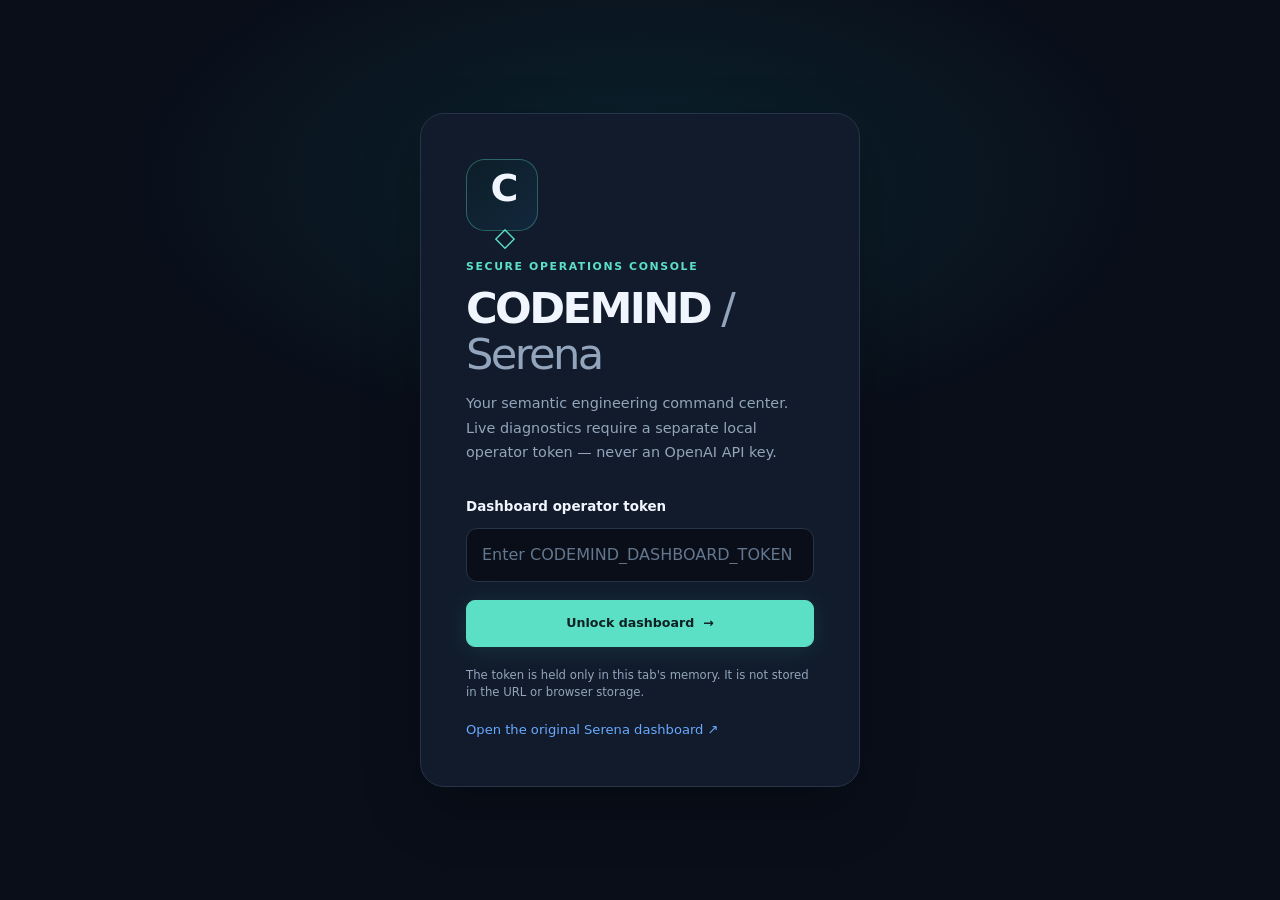
==== src/serena/resources/dashboard/codemind/index.html @ 26ce7b85 "feat(codemind): add professional source catalog and advisory FU panels to Mission Control" ====
<!doctype html>
<html lang="en">
<head>
<meta charset="utf-8">
<meta name="viewport" content="width=device-width, initial-scale=1">
<meta name="color-scheme" content="dark light">
<title>CODEMIND • Mission Control</title>
<meta name="description" content="CODEMIND Serena operational console. Live read-only system status, tool discovery, learning and recovery diagnostics.">
<link rel="icon" href="../serena-icon-32.png">
<link rel="stylesheet" href="console.css">
<script src="console.js" defer></script>
</head>
<body>
<a class="skip-link" href="#main">Skip to main content</a>
<div id="notice" class="notice" role="status" aria-live="polite">Console locked. Enter your dedicated dashboard token to view live operational data.</div>
<section id="unlock" class="unlock-screen" aria-labelledby="unlock-heading">
  <div class="unlock-panel">
    <div class="brand-mark" aria-hidden="true">C<span>◇</span></div>
    <p class="overline">SECURE OPERATIONS CONSOLE</p>
    <h1 id="unlock-heading">CODEMIND<span class="subtle"> / Serena</span></h1>
    <p class="unlock-copy">Your semantic engineering command center. Live diagnostics require a separate local operator token — never an OpenAI API key.</p>
    <form id="unlock-form">
      <label for="operator-token">Dashboard operator token</label>
      <input id="operator-token" name="operator-token" type="password" autocomplete="off" minlength="32" required placeholder="Enter CODEMIND_DASHBOARD_TOKEN">
      <button class="button primary full" type="submit">Unlock dashboard <span aria-hidden="true">→</span></button>
    </form>
    <p class="hint">The token is held only in this tab's memory. It is not stored in the URL or browser storage.</p>
    <a class="quiet-link" href="../index.html">Open the original Serena dashboard ↗</a>
  </div>
</section>
<div class="workspace" id="workspace" hidden>
  <aside class="sidebar" id="sidebar" aria-label="Primary navigation">
    <div class="brand">
      <div class="brand-logo" aria-hidden="true">C<span>◇</span></div>
      <div class="brand-copy"><strong>CODEMIND</strong><small>SERENA ENGINE</small></div>
    </div>
    <div class="workspace-switch"><span class="live-dot" aria-hidden="true"></span><span>OPERATIONS WORKSPACE</span><span class="workspace-caret" aria-hidden="true">⌄</span></div>
    <p class="nav-label">WORKSPACE</p>
    <nav id="navigation" class="navigation" aria-label="Dashboard sections">
      <button type="button" data-view="overview" class="nav-link active" aria-current="page"><span class="nav-icon" aria-hidden="true">▦</span> Overview</button>
      <button type="button" data-view="tools" class="nav-link"><span class="nav-icon" aria-hidden="true">⌘</span> Semantic tools <span class="nav-count" id="nav-tool-count">—</span></button>
      <button type="button" data-view="skills" class="nav-link"><span class="nav-icon" aria-hidden="true">◈</span> Skills & routing</button>
      <button type="button" data-view="forecast" class="nav-link"><span class="nav-icon" aria-hidden="true">⌁</span> Next action & FU</button>
      <button type="button" data-view="learning" class="nav-link"><span class="nav-icon" aria-hidden="true">◎</span> Learning & anti-loop</button>
      <button type="button" data-view="execution" class="nav-link"><span class="nav-icon" aria-hidden="true">⋈</span> Workers & execution</button>
      <p class="nav-label">INFRASTRUCTURE</p>
      <button type="button" data-view="commander" class="nav-link"><span class="nav-icon" aria-hidden="true">▣</span> Windows Commander</button>
      <button type="button" data-view="connections" class="nav-link"><span class="nav-icon" aria-hidden="true">⇄</span> Connections & tunnel</button>
      <button type="button" data-view="security" class="nav-link"><span class="nav-icon" aria-hidden="true">◇</span> Security & verification</button>
    </nav>
    <div class="sidebar-bottom">
      <div class="sidebar-status"><span class="pulse-dot" aria-hidden="true"></span><span id="side-state">Awaiting telemetry</span></div>
      <a class="sidebar-link" href="../index.html">↗ Open Serena dashboard</a>
      <button type="button" class="sidebar-link button-link" id="lock-btn">⊗ Lock session</button>
      <div class="version-label">LOCAL CONTROL PLANE · READ-ONLY</div>
    </div>
  </aside>
  <div class="content-area">
    <header class="topbar">
      <div class="topbar-start"><button class="icon-btn mobile-menu" id="menu-btn" aria-label="Toggle navigation" aria-expanded="false">☰</button><span class="breadcrumb">Workspace <span aria-hidden="true">/</span> <strong id="breadcrumb">Overview</strong></span></div>
      <div class="topbar-actions">
        <span class="time-label" id="last-refresh">Not refreshed</span><span class="panel-tag" id="runtime-provenance" title="Running revision and evidence status">REVISION NOT ATTESTED</span>
        <button type="button" class="icon-btn" id="theme-btn" aria-label="Toggle light and dark theme" title="Toggle theme">☼</button>
        <button type="button" class="icon-btn" id="export-btn" title="Export current snapshot" aria-label="Export current snapshot">⤓</button>
        <button type="button" class="button secondary compact" id="refresh-btn">↻ <span>Refresh</span></button>
        <div class="user-avatar" title="Authenticated local operator">OP</div>
      </div>
    </header>
    <main id="main" tabindex="-1">
      <div class="content-width">
        <section class="page-section active" data-page="overview" aria-labelledby="overview-heading">
          <div class="page-heading"><div><div class="eyebrow"><span class="eyebrow-line"></span> COMMAND CENTER <span id="overview-live" class="eyebrow-status">Awaiting data</span></div><h1 id="overview-heading">System overview<span class="heading-dot">.</span></h1><p>One view of your semantic engine, execution safety and connected infrastructure.</p></div><span class="date-chip" id="today-display"></span></div>
          <div class="hero-card">
            <div class="hero-copy"><div class="hero-eyebrow">ENGINE HEALTH · LIVE OBSERVATIONS</div><h2 id="hero-title">Waiting for verified telemetry</h2><p id="hero-desc">The console shows observed facts only. An unverified connection is never reported as healthy.</p><div class="hero-actions"><button type="button" class="button primary" data-go="connections">View connections →</button><a class="button ghost" href="../index.html">Serena workspace ↗</a></div></div><div class="hero-graphic" aria-hidden="true"><div class="orbit orbit-one"></div><div class="orbit orbit-two"></div><div class="orbit-core">C<span>◇</span></div><div class="orbit-node orbit-a"></div><div class="orbit-node orbit-b"></div><div class="orbit-node orbit-c"></div></div>
          </div>
          <div class="kpi-grid">
            <article class="kpi"><div class="kpi-top"><span>ACTIVE TOOLS</span><span class="kpi-symbol">⌘</span></div><div class="kpi-value" id="metric-tools">—</div><div class="kpi-foot" id="metric-tools-note">No runtime data</div></article>
            <article class="kpi"><div class="kpi-top"><span>ENABLED SKILLS</span><span class="kpi-symbol">◈</span></div><div class="kpi-value" id="metric-skills">—</div><div class="kpi-foot">Validated project manifests</div></article>
            <article class="kpi"><div class="kpi-top"><span>TRACKED FAILURES</span><span class="kpi-symbol">◎</span></div><div class="kpi-value" id="metric-failures">—</div><div class="kpi-foot">Persisted strategy fingerprints</div></article>
            <article class="kpi"><div class="kpi-top"><span>BLOCKED LOOPS</span><span class="kpi-symbol">⊘</span></div><div class="kpi-value" id="metric-blocked">—</div><div class="kpi-foot">No third unchanged attempt</div></article>
          </div>
          <div class="two-col">
            <article class="panel"><div class="panel-head"><div><p class="panel-eyebrow">SYSTEM ARCHITECTURE</p><h3>Service topology</h3></div><span class="panel-tag">INDEPENDENT SERVICES</span></div><div class="topology">
              <div class="topo-node"><div class="topo-symbol cyan">S</div><div><strong>Serena MCP</strong><small id="topo-serena">Waiting for runtime</small></div><span class="status-indicator" id="status-serena">—</span></div>
              <div class="topo-connector"><span>Authenticated health boundary</span></div>
              <div class="topo-node"><div class="topo-symbol violet">W</div><div><strong>Windows Commander</strong><small id="topo-commander">Unknown peer state</small></div><span class="status-indicator" id="status-commander">—</span></div>
              <div class="topo-connector"><span>Isolated external transport</span></div>
              <div class="topo-node"><div class="topo-symbol amber">T</div><div><strong>OpenAI tunnel</strong><small id="topo-tunnel">Not verified</small></div><span class="status-indicator" id="status-tunnel">—</span></div>
            </div></article>
            <article class="panel"><div class="panel-head"><div><p class="panel-eyebrow">RUNTIME INTELLIGENCE</p><h3>Current workspace</h3></div><button type="button" class="text-btn" data-go="tools">Explore tools →</button></div><dl class="detail-list" id="workspace-details"><div><dt>Project</dt><dd>—</dd></div><div><dt>Language servers</dt><dd>—</dd></div><div><dt>Serena version</dt><dd>—</dd></div><div><dt>Context</dt><dd>—</dd></div></dl><div class="panel-note">Symbol navigation and edits remain governed by Serena's existing project and tool permissions.</div></article>
          </div>
          <div class="section-tail"><span>Read-only observability • No automatic restarts or repository modifications</span><a href="../index.html">Manage existing Serena settings ↗</a></div>
        </section>
        <section class="page-section" data-page="tools" aria-labelledby="tools-heading"><div class="page-heading"><div><div class="eyebrow">SEMANTIC CORE</div><h1 id="tools-heading">Tool registry<span class="heading-dot">.</span></h1><p>Discover the tools exposed by the active Serena session.</p></div><span class="count-tag" id="tools-count">—</span></div><div class="search-bar"><label for="tool-search" class="sr-only">Search tools</label><span aria-hidden="true">⌕</span><input id="tool-search" placeholder="Filter by tool name, capability or action…" type="search"><button class="search-clear" id="clear-tools" type="button">Clear</button></div><div class="panel"><div class="panel-head"><h3>Available operations</h3><span class="panel-tag">LIVE REGISTRY</span></div><div id="tools-list" class="tool-grid empty-state">Connect to load tools.</div></div></section>
        <section class="page-section" data-page="skills" aria-labelledby="skills-heading"><div class="page-heading"><div><div class="eyebrow">DECLARATIVE INTELLIGENCE</div><h1 id="skills-heading">Skills & routing<span class="heading-dot">.</span></h1><p>Versioned skills loaded from the active project's validated JSON manifests.</p></div></div><div class="panel"><div class="panel-head"><h3>Enabled skill registry</h3><span id="skill-state" class="panel-tag">UNVERIFIED</span></div><div id="skills-list" class="skill-grid empty-state">No verified skills loaded.</div></div><div class="panel" style="margin-top:18px">
            <div class="panel-head"><div><p class="panel-eyebrow">TASK-AWARE SELECTION</p><h3>Test CODEMIND skill routing</h3></div><span class="panel-tag">ADVISORY · NO EXECUTION</span></div>
            <p class="settings-description">The active Serena project must contain enabled CODEMIND skill manifests. Routing selects matching methods; it does not load skills or authorize any tool.</p>
            <form id="skill-route-form" class="route-form">
              <label for="skill-route-input">Engineering request</label>
              <textarea id="skill-route-input" rows="3" minlength="3" maxlength="1000" required placeholder="Describe a bug, source review, test or engineering task"></textarea>
              <button class="button primary" type="submit" id="skill-route-submit">Analyze skill fit</button>
            </form>
            <div id="skill-route-result" class="result-note" role="status" aria-live="polite">No selection requested. Nothing has been executed.</div>
          </div>
          <article class="panel" style="margin-top:18px" aria-labelledby="method-heading">
            <div class="panel-head"><div><p class="panel-eyebrow">SOURCE-INDEXED CAPABILITIES</p><h3 id="method-heading">CODEMIND method catalog</h3></div><span id="method-count" class="panel-tag">REFERENCE ONLY</span></div>
            <p class="settings-description">Mapped from 25 engineering method names. These are <strong>reference entries</strong>, not installed skills, authorized tools or independently running experts.</p>
            <div class="search-bar"><label for="method-search" class="sr-only">Search reference methods</label><span aria-hidden="true">⌕</span><input id="method-search" type="search" placeholder="Search method descriptions and source names"><button class="search-clear" id="clear-methods" type="button">Clear</button></div>
            <div id="method-list" class="method-reference-grid" aria-live="polite"><p class="empty-state">Catalog not yet loaded.</p></div>
          </article>
          <div class="info-strip"><span class="strip-icon">i</span> Routing uses deterministic matching. Selection, loading and execution are separate; none grants tool permissions.</div></section>
        <section class="page-section" data-page="forecast" aria-labelledby="forecast-heading">
          <div class="page-heading"><div><div class="eyebrow">EVIDENCE-GATED ADVICE</div><h1 id="forecast-heading" tabindex="-1">Next action & Future Unraveler<span class="heading-dot">.</span></h1><p>One recommended diagnostic action, up to five preview stages and up to twenty conditional possibilities. Nothing here runs commands or grants permission.</p></div></div>
          <article class="panel">
            <div class="panel-head"><div><p class="panel-eyebrow">READ-ONLY STRATEGY PREVIEW</p><h3>Inspect the next safest engineering step</h3></div><span class="panel-tag">NOT AN EXECUTOR</span></div>
            <form id="forecast-form" class="route-form">
              <label for="forecast-input">Engineering goal or observed defect</label>
              <textarea id="forecast-input" rows="3" minlength="3" maxlength="1000" required placeholder="e.g. Debug intermittent MCP connection errors and validate the correct fix"></textarea>
              <button class="button primary" id="forecast-submit" type="submit">Generate advisory forecast</button>
            </form>
            <div class="result-note" id="forecast-status" role="status" aria-live="polite">No active forecast; this panel cannot authorize execution.</div>
          </article>
          <div class="two-col">
            <article class="panel"><div class="panel-head"><h3>Canonical next action</h3><span class="panel-tag">PERMISSION NOT GRANTED</span></div><dl id="forecast-canonical" class="detail-list"><div><dt>Action</dt><dd>Awaiting evidence</dd></div></dl><h3 class="forecast-subheading">Five-stage preview</h3><ol id="forecast-preview" class="forecast-list"><li>No forecast requested.</li></ol></article>
            <article class="panel"><div class="panel-head"><h3>Conditional FU horizon</h3><span id="forecast-count" class="panel-tag">UP TO 20</span></div><p class="settings-description">Each branch requires new evidence and is always non-executable.</p><ol id="forecast-futures" class="forecast-list"><li>No future branches.</li></ol></article>
          </div>
        </section>
        <section class="page-section" data-page="learning" aria-labelledby="learning-heading"><div class="page-heading"><div><div class="eyebrow">PERSISTENT ENGINEERING MEMORY</div><h1 id="learning-heading">Anti-loop intelligence<span class="heading-dot">.</span></h1><p>Track repeated failures and stop agents from blindly retrying exhausted strategies.</p></div></div><div class="kpi-grid two-kpi"><article class="kpi"><div class="kpi-top">TRACKED STRATEGY FAILURES</div><div class="kpi-value" id="learn-tracked">—</div><div class="kpi-foot">SQLite evidence register</div></article><article class="kpi"><div class="kpi-top">REPEAT STRATEGIES BLOCKED</div><div class="kpi-value" id="learn-blocked">—</div><div class="kpi-foot">Two equivalent failures arm the block</div></article></div><div class="panel"><div class="panel-head"><h3>Deterministic intervention policy</h3><span id="learning-state" class="panel-tag">UNVERIFIED</span></div><div class="policy-steps"><div class="policy-step"><span>01</span><div><strong>Detect and fingerprint</strong><p>Record normalized invocation and failure signature without persisting raw source or secrets.</p></div></div><div class="policy-step"><span>02</span><div><strong>Require a new approach</strong><p>After two equivalent failures, the identical invocation is rejected at the MCP execution boundary.</p></div></div><div class="policy-step"><span>03</span><div><strong>Validate before promoting</strong><p>Successful work resets the failure counter; cross-session causal lesson promotion remains a separate acceptance gate.</p></div></div></div></div></section>
        <section class="page-section" data-page="execution" aria-labelledby="execution-heading"><div class="page-heading"><div><div class="eyebrow">TASK ORCHESTRATION</div><h1 id="execution-heading">Workers & execution<span class="heading-dot">.</span></h1><p>Observe live Serena tasks; do not mistake a proposed next action for an executed task.</p></div></div><div class="panel"><div class="panel-head"><h3>Current task queue</h3><span id="task-count" class="panel-tag">—</span></div><div class="table-wrap"><table class="data-table"><thead><tr><th scope="col">Task</th><th scope="col">Task ID</th><th scope="col">Observed status</th></tr></thead><tbody id="tasks-list"><tr><td colspan="3">Waiting for runtime data.</td></tr></tbody></table></div></div><div class="info-strip"><span class="strip-icon">i</span> NMBV Bot worker execution, scheduling and signed ownership are not assumed connected to this fork.</div></section>
        <section class="page-section" data-page="commander" aria-labelledby="commander-heading"><div class="page-heading"><div><div class="eyebrow">INDEPENDENT WINDOWS SERVICE</div><h1 id="commander-heading">Windows Commander<span class="heading-dot">.</span></h1><p>Process observation and authenticated peer health are separate signals.</p></div></div><div class="two-col"><div class="panel"><div class="panel-head"><h3>Peer health</h3><span id="commander-health-chip" class="panel-tag">UNVERIFIED</span></div><dl class="detail-list" id="commander-details"><div><dt>Process observed</dt><dd>—</dd></div><div><dt>MCP peer ready</dt><dd>—</dd></div><div><dt>Authentication</dt><dd>—</dd></div><div><dt>Health proof</dt><dd>—</dd></div></dl></div><div class="panel"><div class="panel-head"><h3>Recovery safeguards</h3><span class="panel-tag">FAIL CLOSED</span></div><div class="feature-list"><div><span class="feature-tick">✓</span><span>Independent executable lifecycles</span></div><div><span class="feature-tick">✓</span><span>Nonce-bound authenticated health protocol</span></div><div><span class="feature-tick">✓</span><span>Bounded attempts and cooldown policy</span></div><div><span class="feature-pending">!</span><span>Live dual-watchdog restart verification pending</span></div></div></div></div></section>
        <section class="page-section" data-page="connections" aria-labelledby="connections-heading"><div class="page-heading"><div><div class="eyebrow">EXTERNAL CONNECTIONS</div><h1 id="connections-heading">Tunnel & connectivity<span class="heading-dot">.</span></h1><p>A configured tunnel ID does not prove an active, authorized ChatGPT connection.</p></div></div><div class="panel"><div class="panel-head"><h3>Secure MCP tunnel</h3><span id="tunnel-chip" class="panel-tag">UNVERIFIED</span></div><dl class="detail-list" id="connection-details"><div><dt>Tunnel</dt><dd>—</dd></div><div><dt>Connection</dt><dd>—</dd></div><div><dt>ChatGPT tool call</dt><dd>Unverified</dd></div></dl><div class="panel-note">This dashboard can now configure a distinct tunnel runtime credential. It cannot certify ChatGPT access from a tunnel identifier alone.</div><a class="button secondary" href="https://developers.openai.com/api/docs/guides/secure-mcp-tunnels" rel="noopener noreferrer" target="_blank">Official tunnel setup ↗</a></div>
          <div class="panel" style="margin-top:18px">
            <div class="panel-head"><div><p class="panel-eyebrow">LOCAL CONNECTION SETTINGS</p><h3>OpenAI tunnel runtime API</h3></div><span class="panel-tag" id="key-status-chip">NOT CONFIGURED</span></div>
            <p class="settings-description">Enter a tunnel-authorized OpenAI Platform runtime key. It is encrypted for the current Windows user using DPAPI, never stored in the repo, and never returned to the browser.</p>
            <form id="tunnel-key-form" autocomplete="off" class="config-form">
              <label for="tunnel-api-key">OpenAI Runtime API Key <span class="form-required">(required)</span></label>
              <input id="tunnel-api-key" type="password" name="api_key" autocomplete="new-password" spellcheck="false" placeholder="sk-proj-…" minlength="32" maxlength="253" required />
              <button class="button primary" type="submit" id="save-tunnel-key">Save encrypted key</button>
            </form>
            <div class="connection-actions">
              <button class="button secondary" id="tunnel-doctor" type="button">Run diagnostics</button>
              <button class="button primary" id="tunnel-start" type="button">Start tunnel</button>
              <button class="button secondary" id="tunnel-stop" type="button">Stop managed tunnel</button>
              <button class="button secondary" id="tunnel-remove-key" type="button">Remove saved key</button>
            </div>
            <p id="tunnel-result" class="result-note" role="status" aria-live="polite">Waiting for connection settings.</p>
            <dl class="detail-list" id="tunnel-settings-details">
              <div><dt>Key stored</dt><dd>Unverified</dd></div>
              <div><dt>Managed process</dt><dd>Unverified</dd></div>
              <div><dt>Client ready</dt><dd>Unverified</dd></div>
            </dl>
            <div class="panel-note">This does not create or grant an OpenAI API key. The key must have Tunnels Read + Use permission in the tunnel's owning Platform organization. No ChatGPT app connection is inferred without an actual remote tool call.</div>
            <a class="quiet-link" target="_blank" rel="noopener noreferrer" href="https://platform.openai.com/settings/organization/api-keys">Manage API keys on OpenAI Platform ↗</a>
          </div></section>
        <section class="page-section" data-page="security" aria-labelledby="security-heading"><div class="page-heading"><div><div class="eyebrow">TRUST & EVIDENCE</div><h1 id="security-heading">Security & verification<span class="heading-dot">.</span></h1><p>Explicit visibility into what the current runtime has actually established.</p></div></div><div class="panel"><div class="panel-head"><h3>Acceptance ledger</h3><span class="panel-tag">NO INFERRED PASSES</span></div><div id="acceptance-list" class="acceptance-list"></div></div><div class="info-strip"><span class="strip-icon">i</span> This console never grants repository mutation rights and never restarts Commander. Use Serena's existing security and governance workflow for authorized operations.</div></section>
        <footer>CODEMIND SERENA <span>•</span> OPERATOR CONSOLE <span>•</span> TELEMETRY IS EVIDENCE, NOT AN ASSUMPTION</footer>
      </div>
    </main>
  </div>
</div>
</body>
</html>
---- src/serena/resources/dashboard/codemind/console.css ----
/* CODEMIND Serena console: isolated tokens and responsive layout; no upstream CSS overrides. */
:root{color-scheme:dark;--bg:#090e19;--sidebar:#0d1422;--panel:#111b2b;--panel2:#142035;--line:#263348;--text:#f1f6fe;--muted:#93a5bc;--quiet:#63778e;--accent:#5ce0c5;--accent-strong:#0c1e27;--blue:#6aa9ff;--violet:#a994fd;--amber:#ffc879;--danger:#ff868a;--shadow:0 22px 60px rgba(0,0,0,.22);--radius:17px;font-family:Inter,"Segoe UI",system-ui,-apple-system,sans-serif;font-synthesis:none}
*{box-sizing:border-box}
html{scroll-behavior:smooth}
body{margin:0;background:var(--bg);color:var(--text);line-height:1.5;min-height:100vh}
body.light{color-scheme:light;--bg:#f3f6fa;--sidebar:#ffffff;--panel:#ffffff;--panel2:#f4f8fc;--line:#e0e7ef;--text:#19273b;--muted:#5b6e84;--quiet:#7a899d;--accent:#00876f;--accent-strong:#e4f6f0;--blue:#276da9;--violet:#7658be;--amber:#a87116;--danger:#bd374c;--shadow:0 15px 40px rgba(16,37,65,.06)}
[hidden]{display:none!important}
button,input{font:inherit}
button{cursor:pointer}
a{color:inherit;text-decoration:none}
a:hover{text-decoration:underline}
:focus-visible{outline:3px solid var(--accent);outline-offset:4px}
.skip-link{position:absolute;top:-100px;left:15px;padding:10px 16px;background:var(--accent);color:var(--bg);z-index:1000;border-radius:8px}
.skip-link:focus{top:12px}
.sr-only{position:absolute;clip:rect(0,0,0,0);width:1px;height:1px;overflow:hidden;white-space:nowrap}
.notice{position:fixed;inset:auto 20px 18px auto;max-width:min(540px,calc(100vw - 40px));background:#1c2a3d;color:#eaf7ff;border:1px solid #52607c;border-radius:10px;padding:12px 17px;z-index:40;box-shadow:var(--shadow);font-size:.87rem;display:none}
.notice.visible{display:block}
.unlock-screen{min-height:100svh;display:grid;place-items:center;padding:30px;background:radial-gradient(ellipse 55% 40% at 50% 20%,rgba(22,138,146,.17),transparent 75%),var(--bg)}
.unlock-panel{width:min(440px,100%);background:var(--panel);border:1px solid var(--line);box-shadow:var(--shadow);border-radius:24px;padding:clamp(26px,5vw,45px)}
.brand-mark,.brand-logo{font-weight:850;letter-spacing:-.13em;color:var(--text);background:linear-gradient(135deg,var(--accent-strong),#12273d);border:1px solid rgba(92,224,197,.35);display:grid;place-items:center}
.brand-mark{width:72px;height:72px;border-radius:19px;font-size:38px;margin-bottom:28px}
.brand-logo{width:40px;height:40px;border-radius:11px;font-size:23px}
.brand-mark span,.brand-logo span,.orbit-core span{color:var(--accent);margin-left:1px;font-size:.7em}
.overline,.eyebrow,.panel-eyebrow,.hero-eyebrow{font-weight:750;font-size:.68rem;letter-spacing:.15em;color:var(--accent)}
.unlock-panel h1{margin:8px 0 12px;font-size:clamp(2rem,5vw,2.7rem);letter-spacing:-.06em;line-height:1.05}
.subtle{color:var(--muted);font-weight:400}
.unlock-copy,.hint{color:var(--muted);font-size:.9rem}
.unlock-copy{margin:14px 0 32px;line-height:1.7}
.unlock-panel form{display:grid;gap:11px}
.unlock-panel label{font-size:.84rem;font-weight:700}
.unlock-panel input{width:100%;padding:14px 15px;border:1px solid var(--line);border-radius:11px;background:var(--bg);color:var(--text)}
.unlock-panel input::placeholder{color:var(--quiet)}
.hint{font-size:.73rem;margin:20px 0 15px}
.quiet-link{color:var(--blue);font-size:.82rem}
.workspace{display:grid;grid-template-columns:260px minmax(0,1fr);min-height:100svh}
.sidebar{position:sticky;top:0;height:100svh;background:var(--sidebar);border-right:1px solid var(--line);padding:24px 15px 20px;display:flex;flex-direction:column;overflow-y:auto;scrollbar-width:thin;z-index:20}
.brand{display:flex;align-items:center;gap:11px;padding:3px 9px 28px}
.brand-copy{display:grid;line-height:1.3}
.brand-copy strong{font-size:.95rem;font-weight:850;letter-spacing:.06em}
.brand-copy small{font-size:.61rem;font-weight:750;letter-spacing:.21em;color:var(--muted)}
.workspace-switch{border:1px solid var(--line);border-radius:11px;padding:13px 11px;display:flex;gap:10px;align-items:center;color:var(--muted);font-size:.67rem;letter-spacing:.09em;font-weight:750;margin-bottom:26px}
.live-dot,.pulse-dot{width:7px;height:7px;border-radius:50%;background:var(--accent);box-shadow:0 0 0 4px rgba(92,224,197,.08);flex-shrink:0}
.workspace-caret{margin-left:auto}
.nav-label{color:var(--quiet);font-size:.61rem;font-weight:800;letter-spacing:.18em;margin:8px 13px 11px}
.navigation{display:grid;align-content:start;gap:4px}
.nav-link{width:100%;display:flex;align-items:center;gap:12px;background:transparent;border:1px solid transparent;color:var(--muted);padding:11px 12px;border-radius:10px;text-align:left;font-weight:570;font-size:.85rem;transition:background .15s,color .15s}
.nav-link:hover{background:var(--panel2);color:var(--text)}
.nav-link.active{color:var(--accent);background:var(--accent-strong);border-color:rgba(92,224,197,.12);font-weight:760}
.nav-icon{display:grid;place-items:center;min-width:21px;font-size:1.18rem}
.nav-count{margin-left:auto;border-radius:6px;background:var(--panel2);color:var(--muted);font-size:.72rem;padding:1px 7px}
.sidebar-bottom{margin-top:auto;padding:28px 12px 0;display:grid;gap:14px}
.sidebar-status{font-size:.76rem;color:var(--muted);display:flex;align-items:center;gap:11px}
.sidebar-link{font-size:.77rem;color:var(--muted)}
.button-link{background:none;border:0;padding:0;text-align:left}
.version-label{font-size:.54rem;color:var(--quiet);letter-spacing:.07em;padding-top:8px}
.content-area{min-width:0}
.topbar{height:74px;border-bottom:1px solid var(--line);display:flex;justify-content:space-between;align-items:center;padding:0 clamp(20px,3.2vw,56px);gap:12px}
.topbar-start,.topbar-actions{display:flex;align-items:center;gap:16px}
.breadcrumb{font-size:.78rem;color:var(--muted)}
.breadcrumb strong{color:var(--text)}
.breadcrumb span{padding:0 9px;color:var(--quiet)}
.time-label{color:var(--quiet);font-size:.73rem;white-space:nowrap}
.icon-btn{display:grid;place-items:center;border:1px solid var(--line);width:35px;height:35px;border-radius:9px;background:var(--panel);color:var(--muted);font-size:1.12rem}
.icon-btn:hover{color:var(--text);border-color:var(--accent)}
.mobile-menu{display:none}
.user-avatar{width:35px;height:35px;display:grid;place-items:center;border-radius:50%;background:linear-gradient(135deg,#244e60,#483561);border:1px solid rgba(143,211,220,.3);font-weight:800;font-size:.73rem}
.button{border-radius:9px;display:inline-flex;gap:9px;align-items:center;justify-content:center;padding:10px 16px;font-size:.79rem;font-weight:740;border:1px solid var(--line);white-space:nowrap}
.button.primary{background:var(--accent);color:#0c2025;border-color:var(--accent);box-shadow:0 3px 25px rgba(92,224,197,.12)}
.button.primary:hover{filter:brightness(1.08);text-decoration:none}
.button.secondary{background:var(--panel);color:var(--text)}
.button.ghost{background:rgba(255,255,255,.055);color:#edf7ff;border:1px solid rgba(255,255,255,.13)}
.button.compact{padding:8px 12px}
.button.full{width:100%;margin-top:7px;padding:13px}
.content-width{max-width:1510px;margin:0 auto;padding:32px clamp(20px,3.2vw,56px) 18px}
.page-section{display:none}
.page-section.active{display:block}
.page-heading{display:flex;justify-content:space-between;align-items:end;gap:18px;margin-bottom:27px}
.page-heading h1{font-size:clamp(1.85rem,3.15vw,2.7rem);letter-spacing:-.055em;line-height:1.2;margin:11px 0 9px}
.page-heading p{color:var(--muted);font-size:.88rem;margin:0}
.heading-dot{color:var(--accent)}
.eyebrow{display:flex;align-items:center;gap:9px}
.eyebrow-line{width:19px;height:2px;background:var(--accent)}
.eyebrow-status{color:var(--muted);background:var(--panel);border:1px solid var(--line);padding:2px 7px;border-radius:6px;letter-spacing:0;font-size:.65rem}
.date-chip,.count-tag{color:var(--muted);font-size:.75rem;border:1px solid var(--line);border-radius:9px;padding:9px 11px;white-space:nowrap;background:var(--panel)}
.hero-card{display:flex;justify-content:space-between;align-items:center;gap:22px;position:relative;overflow:hidden;min-height:238px;background:linear-gradient(112deg,#142f3e 2%,#122035 59%,#1a1833 100%);border:1px solid #2f4e55;border-radius:var(--radius);padding:32px clamp(22px,3vw,44px);box-shadow:var(--shadow)}
.hero-card:before{content:"";position:absolute;inset:0;background-image:linear-gradient(rgba(255,255,255,.022) 1px,transparent 1px),linear-gradient(90deg,rgba(255,255,255,.022) 1px,transparent 1px);background-size:27px 27px;mask-image:linear-gradient(to left,#000,transparent 80%);pointer-events:none}
.hero-copy{z-index:1;max-width:620px}
.hero-eyebrow{color:#88e9d6}
.hero-copy h2{font-size:clamp(1.45rem,2.2vw,2.14rem);line-height:1.22;letter-spacing:-.04em;margin:14px 0 8px;color:white}
.hero-copy p{max-width:530px;color:#aec5d1;line-height:1.55;font-size:.87rem;margin:0 0 21px}
.hero-actions{display:flex;flex-wrap:wrap;gap:10px}
.hero-graphic{position:relative;flex:0 0 235px;height:175px;display:grid;place-items:center;opacity:.95}
.orbit{position:absolute;border:1px solid rgba(119,231,224,.27);border-radius:50%;transform:rotate(-25deg)}
.orbit-one{width:230px;height:122px}.orbit-two{width:130px;height:178px;transform:rotate(35deg);border-color:rgba(171,166,255,.26)}
.orbit-core{background:radial-gradient(circle at top left,#2c5d6d,#122436);border:1px solid rgba(126,221,209,.43);width:94px;height:94px;display:grid;place-items:center;border-radius:29px;font-size:55px;font-weight:850;letter-spacing:-.13em;box-shadow:0 0 80px rgba(32,201,192,.17)}
.orbit-node{position:absolute;width:10px;height:10px;background:var(--accent);border-radius:50%;box-shadow:0 0 15px var(--accent)}
.orbit-a{top:9px;right:71px}.orbit-b{bottom:18px;left:54px;background:var(--violet)}.orbit-c{right:24px;bottom:67px;background:var(--blue)}
.kpi-grid{display:grid;grid-template-columns:repeat(4,minmax(0,1fr));gap:15px;margin:19px 0}
.kpi{background:var(--panel);border:1px solid var(--line);border-radius:var(--radius);padding:22px;min-width:0}
.kpi-top{color:var(--muted);font-size:.68rem;font-weight:760;letter-spacing:.11em;display:flex;justify-content:space-between;gap:5px}
.kpi-symbol{font-size:1.24rem;color:var(--accent)}
.kpi-value{font-weight:800;font-size:clamp(2.1rem,3vw,2.7rem);line-height:1.17;letter-spacing:-.07em;margin:15px 0 6px;word-break:break-word}
.kpi-foot{font-size:.74rem;color:var(--muted)}
.two-col{display:grid;grid-template-columns:1.11fr .89fr;gap:17px;margin-top:19px}
.panel{background:var(--panel);border:1px solid var(--line);border-radius:var(--radius);padding:24px;min-width:0}
.panel-head{display:flex;justify-content:space-between;align-items:start;gap:14px;margin-bottom:20px}
.panel-head h3{font-size:1.08rem;letter-spacing:-.02em;margin:0}
.panel-eyebrow{color:var(--muted);margin:0 0 6px}
.panel-tag{border:1px solid var(--line);border-radius:7px;padding:5px 8px;white-space:nowrap;color:var(--muted);font-size:.62rem;letter-spacing:.06em;font-weight:750;max-width:100%;overflow:hidden;text-overflow:ellipsis}
.text-btn{color:var(--accent);background:none;border:none;font-size:.78rem}
.topology{display:grid;gap:0}
.topo-node{display:flex;align-items:center;gap:13px;border:1px solid var(--line);background:var(--panel2);padding:12px;border-radius:11px}
.topo-node>div:nth-child(2){min-width:0}
.topo-node strong{display:block;font-size:.85rem}
.topo-node small{color:var(--muted);display:block;font-size:.73rem;overflow-wrap:anywhere}
.topo-symbol{width:38px;height:38px;flex:0 0 38px;border-radius:10px;display:grid;place-items:center;background:#153f44;font-weight:800;color:var(--accent)}
.topo-symbol.violet{background:#2d2745;color:var(--violet)}.topo-symbol.amber{background:#3b3025;color:var(--amber)}
.topo-connector{height:32px;border-left:1px dashed var(--line);margin-left:30px;display:flex;align-items:center;padding-left:15px}
.topo-connector span{background:var(--panel);padding:0 5px;font-size:.66rem;color:var(--quiet);white-space:nowrap}
.status-indicator{margin-left:auto;border-radius:7px;padding:4px 8px;font-size:.68rem;color:var(--muted);border:1px solid var(--line);white-space:nowrap}
.status-indicator.good,.state.good{color:var(--accent);border-color:rgba(92,224,197,.25);background:rgba(92,224,197,.06)}
.status-indicator.warn,.state.warn{color:var(--amber);border-color:rgba(255,200,121,.23);background:rgba(255,200,121,.06)}
.status-indicator.bad,.state.bad{color:var(--danger);border-color:rgba(255,134,138,.2);background:rgba(255,134,138,.04)}
.detail-list{display:grid;margin:0}
.detail-list>div{display:flex;justify-content:space-between;align-items:start;gap:12px;padding:13px 0;border-bottom:1px solid var(--line)}
.detail-list>div:first-child{padding-top:0}.detail-list>div:last-child{border:0}
.detail-list dt{color:var(--muted);font-size:.77rem}.detail-list dd{margin:0;font-size:.79rem;font-weight:700;text-align:right;overflow-wrap:anywhere;max-width:58%}
.panel-note{background:var(--panel2);border-left:2px solid var(--accent);padding:12px 13px;border-radius:0 8px 8px 0;font-size:.75rem;color:var(--muted);line-height:1.6;margin:18px 0 0}
.section-tail{display:flex;justify-content:space-between;gap:16px;color:var(--quiet);font-size:.73rem;margin:22px 0 0;flex-wrap:wrap}
.section-tail a{color:var(--accent)}
.search-bar{display:flex;align-items:center;gap:12px;border:1px solid var(--line);border-radius:12px;background:var(--panel);padding:0 15px;margin:15px 0 18px}
.search-bar span{color:var(--muted);font-size:1.6rem}
.search-bar input{flex:1;min-width:0;background:transparent;color:var(--text);border:0;padding:14px 0;outline:none;font-size:.89rem}
.search-bar input::placeholder{color:var(--quiet)}
.search-clear{border:0;background:none;color:var(--accent);font-size:.8rem}
.tool-grid,.skill-grid{display:grid;grid-template-columns:repeat(3,minmax(0,1fr));gap:11px}
.tool-item,.skill-item{background:var(--panel2);border:1px solid var(--line);padding:15px;border-radius:11px;min-width:0}
.tool-item strong,.skill-item strong{font-size:.82rem;display:block;overflow-wrap:anywhere}
.tool-item p,.skill-item p{font-size:.74rem;color:var(--muted);line-height:1.55;margin:8px 0 0}
.tool-type{font-size:.64rem;font-weight:700;color:var(--accent);letter-spacing:.06em;margin-bottom:6px;display:block}
.empty-state{color:var(--muted);font-size:.85rem;padding:18px}
.info-strip{display:flex;align-items:start;gap:11px;background:var(--accent-strong);border:1px solid rgba(93,197,173,.2);border-radius:11px;padding:16px;margin-top:19px;color:var(--muted);font-size:.8rem}
.strip-icon{border:1px solid var(--accent);border-radius:50%;color:var(--accent);font-weight:800;width:19px;height:19px;display:grid;place-items:center;flex:0 0 19px;font-size:.72rem}
.two-kpi{grid-template-columns:repeat(2,minmax(0,1fr))}
.policy-steps{display:grid;gap:16px}
.policy-step{display:flex;gap:16px;align-items:start;padding:15px;background:var(--panel2);border-radius:10px}
.policy-step>span{color:var(--accent);font-size:.86rem;letter-spacing:.08em;font-weight:800}
.policy-step strong{font-size:.86rem}.policy-step p{margin:5px 0 0;color:var(--muted);font-size:.77rem}
.table-wrap{overflow:auto}
.data-table{border-collapse:collapse;width:100%;text-align:left}
.data-table th{color:var(--muted);font-size:.67rem;letter-spacing:.09em;text-transform:uppercase;padding:12px;border-bottom:1px solid var(--line)}
.data-table td{font-size:.82rem;padding:14px 12px;border-bottom:1px solid var(--line)}
.data-table tbody tr:last-child td{border:0}
.feature-list{display:grid;gap:13px}
.feature-list>div{display:flex;align-items:center;gap:13px;color:var(--muted);font-size:.8rem}
.feature-tick,.feature-pending{color:var(--accent);background:var(--accent-strong);width:23px;height:23px;border-radius:50%;display:grid;place-items:center;flex:0 0 23px;font-size:.75rem}
.feature-pending{color:var(--amber);background:rgba(255,200,121,.06)}
.acceptance-list{display:grid;gap:0}
.acceptance-row{display:flex;gap:16px;align-items:center;padding:15px 4px;border-bottom:1px solid var(--line)}
.acceptance-row:last-child{border:0}
.acceptance-row strong{font-size:.82rem}.acceptance-row p{color:var(--muted);font-size:.74rem;margin:3px 0 0}
.acceptance-row .state{margin-left:auto;border:1px solid var(--line);padding:5px 8px;border-radius:7px;font-size:.64rem;white-space:nowrap}
footer{font-size:.63rem;color:var(--quiet);letter-spacing:.095em;padding:30px 0 12px}
footer span{padding:0 7px}
@media(max-width:1200px){.kpi-grid{grid-template-columns:repeat(2,minmax(0,1fr))}.tool-grid,.skill-grid{grid-template-columns:repeat(2,minmax(0,1fr))}.hero-graphic{flex-basis:175px;transform:scale(.8)}.two-col{grid-template-columns:1fr 1fr}}
@media(max-width:900px){.workspace{grid-template-columns:1fr}.sidebar{position:fixed;left:0;top:0;width:260px;transform:translateX(-110%);box-shadow:var(--shadow);transition:transform .2s}.sidebar.open{transform:none}.mobile-menu{display:grid}.two-col{grid-template-columns:1fr}.topbar{padding:0 20px}.content-width{padding:25px 20px}}
@media(max-width:650px){.topbar{height:64px}.topbar-actions{gap:8px}.time-label{display:none}.user-avatar{display:none}.hero-card{padding:25px;min-height:240px}.hero-graphic{display:none}.page-heading{align-items:start}.page-heading .date-chip{display:none}.kpi{padding:16px}.kpi-grid{gap:11px}.tool-grid,.skill-grid{grid-template-columns:1fr}.panel{padding:18px}.panel-head{flex-wrap:wrap}.topo-connector{margin-left:24px}.topo-node{gap:9px}.topo-symbol{width:33px;height:33px;flex-basis:33px}.topo-node strong{font-size:.78rem}.topo-node small{font-size:.67rem}.date-chip{display:none}.content-width{padding-inline:15px}.topbar{padding-inline:14px}.breadcrumb{font-size:.72rem}.kpi-top{font-size:.58rem}}
@media(max-width:360px){.kpi-grid{grid-template-columns:1fr}.topbar-actions .button{padding:8px;font-size:.72rem}}
@media(prefers-reduced-motion:reduce){*,*:before,*:after{transition:none!important;animation:none!important;scroll-behavior:auto!important}}

/* Scope-limited tunnel configuration. Buttons remain accessible on narrow screens. */
.config-form{display:grid;grid-template-columns:minmax(0,1fr) auto;gap:10px 13px;align-items:end;margin:16px 0 14px}
.config-form label{grid-column:1/-1;font-size:.81rem;font-weight:750;color:var(--text)}
.config-form input{min-width:0;width:100%;padding:12px 14px;background:var(--bg);border:1px solid var(--line);border-radius:9px;color:var(--text)}
.config-form input:focus-visible{border-color:var(--accent)}
.settings-description{color:var(--muted);font-size:.84rem;max-width:850px}
.form-required{color:var(--muted);font-size:.73rem}
.connection-actions{display:flex;align-items:center;gap:9px;flex-wrap:wrap;margin:16px 0}
.connection-actions .button:disabled,.config-form .button:disabled{opacity:.58;cursor:wait}
.result-note{color:var(--muted);background:var(--panel2);padding:12px 13px;border-radius:9px;font-size:.8rem;min-height:42px}
@media(max-width:650px){.config-form{grid-template-columns:1fr}.config-form button{width:100%}.connection-actions .button{flex:1 1 140px;white-space:normal}}

/* Verified skill routing: exposed only after API v2 is present. */
.route-form{display:grid;grid-template-columns:minmax(0,1fr) auto;gap:12px;align-items:end;margin:16px 0}
.route-form label{grid-column:1/-1;font-size:.82rem;font-weight:750}
.route-form textarea{background:var(--bg);color:var(--text);border:1px solid var(--line);border-radius:10px;padding:12px;min-width:0;max-width:100%;resize:vertical;font:inherit;line-height:1.5}
.route-form textarea:focus-visible{border-color:var(--accent)}
.route-form button:disabled{opacity:.55;cursor:wait}
@media(max-width:650px){.route-form{grid-template-columns:1fr}.route-form button{width:100%}#runtime-provenance{display:none}}
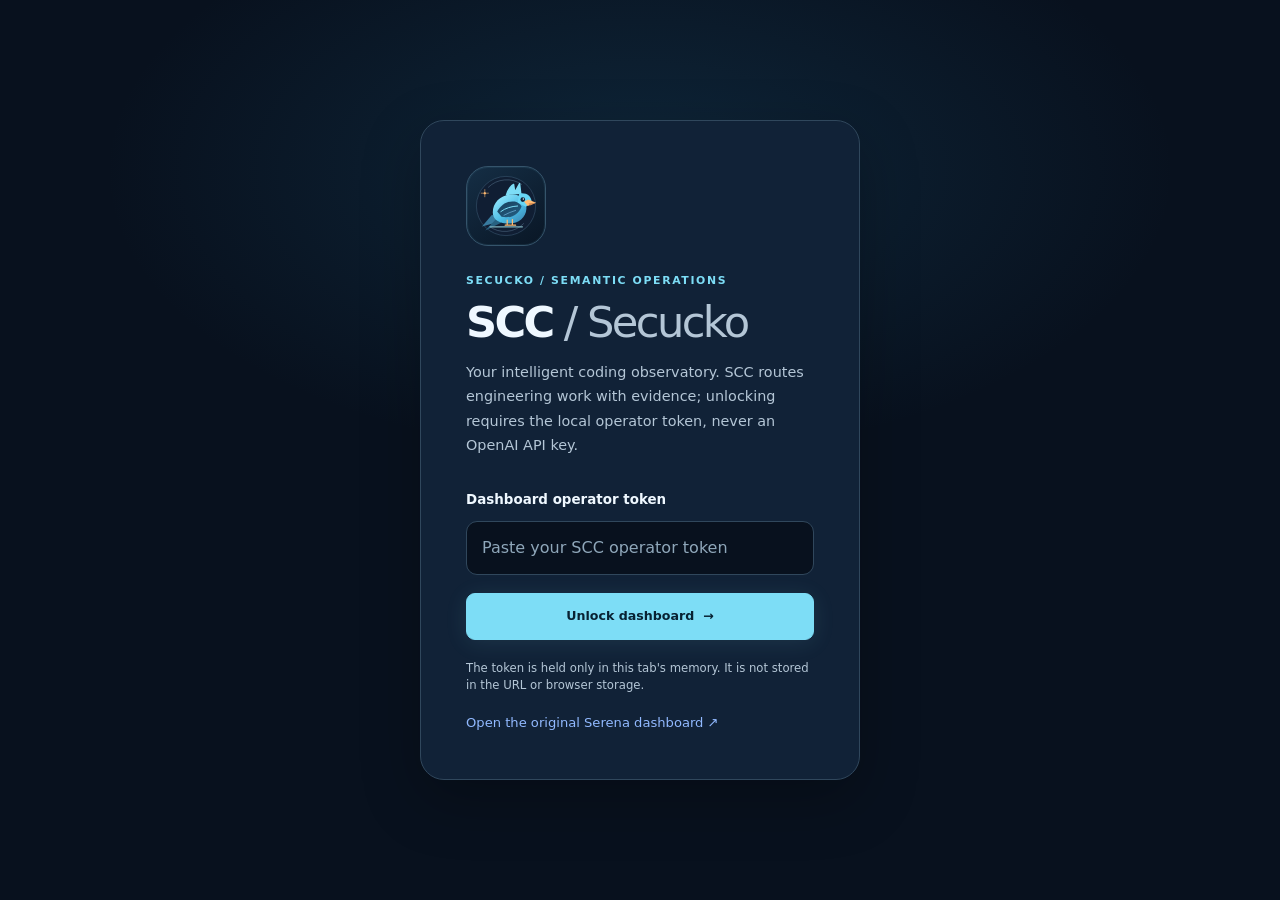
==== commit 54d99a21: "feat(scc): rebrand Mission Control as Secucko - Add a scalable original cuckoo emblem for navigation" ====
--- a/src/serena/resources/dashboard/codemind/index.html
+++ b/src/serena/resources/dashboard/codemind/index.html
@@ -4,9 +4,9 @@
 <meta charset="utf-8">
 <meta name="viewport" content="width=device-width, initial-scale=1">
 <meta name="color-scheme" content="dark light">
-<title>CODEMIND • Mission Control</title>
-<meta name="description" content="CODEMIND Serena operational console. Live read-only system status, tool discovery, learning and recovery diagnostics.">
-<link rel="icon" href="../serena-icon-32.png">
+<title>SCC | Secucko Semantic Command Center</title>
+<meta name="description" content="Secucko SCC: semantic engineering command center with live evidence, safeguarded routing, and operator-controlled integrations.">
+<link rel="icon" type="image/svg+xml" href="cuckoo-mark.svg">
 <link rel="stylesheet" href="console.css">
 <script src="console.js" defer></script>
 </head>
@@ -15,13 +15,13 @@
 <div id="notice" class="notice" role="status" aria-live="polite">Console locked. Enter your dedicated dashboard token to view live operational data.</div>
 <section id="unlock" class="unlock-screen" aria-labelledby="unlock-heading">
   <div class="unlock-panel">
-    <div class="brand-mark" aria-hidden="true">C<span>◇</span></div>
-    <p class="overline">SECURE OPERATIONS CONSOLE</p>
-    <h1 id="unlock-heading">CODEMIND<span class="subtle"> / Serena</span></h1>
-    <p class="unlock-copy">Your semantic engineering command center. Live diagnostics require a separate local operator token — never an OpenAI API key.</p>
+    <div class="brand-mark" aria-hidden="true"><img class="scc-bird" src="cuckoo-mark.svg" alt=""></div>
+    <p class="overline">SECUCKO / SEMANTIC OPERATIONS</p>
+    <h1 id="unlock-heading">SCC<span class="subtle"> / Secucko</span></h1>
+    <p class="unlock-copy">Your intelligent coding observatory. SCC routes engineering work with evidence; unlocking requires the local operator token, never an OpenAI API key.</p>
     <form id="unlock-form">
       <label for="operator-token">Dashboard operator token</label>
-      <input id="operator-token" name="operator-token" type="password" autocomplete="off" minlength="32" required placeholder="Enter CODEMIND_DASHBOARD_TOKEN">
+      <input id="operator-token" name="operator-token" type="password" autocomplete="off" minlength="32" required placeholder="Paste your SCC operator token">
       <button class="button primary full" type="submit">Unlock dashboard <span aria-hidden="true">→</span></button>
     </form>
     <p class="hint">The token is held only in this tab's memory. It is not stored in the URL or browser storage.</p>
@@ -31,10 +31,9 @@
 <div class="workspace" id="workspace" hidden>
   <aside class="sidebar" id="sidebar" aria-label="Primary navigation">
     <div class="brand">
-      <div class="brand-logo" aria-hidden="true">C<span>◇</span></div>
-      <div class="brand-copy"><strong>CODEMIND</strong><small>SERENA ENGINE</small></div>
+      <div class="brand-logo" aria-hidden="true"><img class="scc-bird" src="cuckoo-mark.svg" alt=""></div>
+      <div class="brand-copy"><strong>SCC</strong><small>SECUCKO / SERENA</small></div>
     </div>
-    <div class="workspace-switch"><span class="live-dot" aria-hidden="true"></span><span>OPERATIONS WORKSPACE</span><span class="workspace-caret" aria-hidden="true">⌄</span></div>
     <p class="nav-label">WORKSPACE</p>
     <nav id="navigation" class="navigation" aria-label="Dashboard sections">
       <button type="button" data-view="overview" class="nav-link active" aria-current="page"><span class="nav-icon" aria-hidden="true">▦</span> Overview</button>
@@ -42,7 +41,7 @@
       <button type="button" data-view="skills" class="nav-link"><span class="nav-icon" aria-hidden="true">◈</span> Skills & routing</button>
       <button type="button" data-view="forecast" class="nav-link"><span class="nav-icon" aria-hidden="true">⌁</span> Next action & FU</button>
       <button type="button" data-view="learning" class="nav-link"><span class="nav-icon" aria-hidden="true">◎</span> Learning & anti-loop</button>
-      <button type="button" data-view="execution" class="nav-link"><span class="nav-icon" aria-hidden="true">⋈</span> Workers & execution</button>
+      <button type="button" data-view="execution" class="nav-link"><span class="nav-icon" aria-hidden="true">⋈</span> Task evidence</button>
       <p class="nav-label">INFRASTRUCTURE</p>
       <button type="button" data-view="commander" class="nav-link"><span class="nav-icon" aria-hidden="true">▣</span> Windows Commander</button>
       <button type="button" data-view="connections" class="nav-link"><span class="nav-icon" aria-hidden="true">⇄</span> Connections & tunnel</button>
@@ -52,12 +51,12 @@
       <div class="sidebar-status"><span class="pulse-dot" aria-hidden="true"></span><span id="side-state">Awaiting telemetry</span></div>
       <a class="sidebar-link" href="../index.html">↗ Open Serena dashboard</a>
       <button type="button" class="sidebar-link button-link" id="lock-btn">⊗ Lock session</button>
-      <div class="version-label">LOCAL CONTROL PLANE · READ-ONLY</div>
+      <div class="version-label">SECUCKO / SECURE LOCAL CONTROL PLANE</div>
     </div>
   </aside>
   <div class="content-area">
     <header class="topbar">
-      <div class="topbar-start"><button class="icon-btn mobile-menu" id="menu-btn" aria-label="Toggle navigation" aria-expanded="false">☰</button><span class="breadcrumb">Workspace <span aria-hidden="true">/</span> <strong id="breadcrumb">Overview</strong></span></div>
+      <div class="topbar-start"><button class="icon-btn mobile-menu" id="menu-btn" aria-label="Toggle navigation" aria-expanded="false">☰</button><img class="mobile-bird" src="cuckoo-mark.svg" alt="" aria-hidden="true"><span class="breadcrumb">Workspace <span aria-hidden="true">/</span> <strong id="breadcrumb">Overview</strong></span></div>
       <div class="topbar-actions">
         <span class="time-label" id="last-refresh">Not refreshed</span><span class="panel-tag" id="runtime-provenance" title="Running revision and evidence status">REVISION NOT ATTESTED</span>
         <button type="button" class="icon-btn" id="theme-btn" aria-label="Toggle light and dark theme" title="Toggle theme">☼</button>
@@ -71,7 +70,7 @@
         <section class="page-section active" data-page="overview" aria-labelledby="overview-heading">
           <div class="page-heading"><div><div class="eyebrow"><span class="eyebrow-line"></span> COMMAND CENTER <span id="overview-live" class="eyebrow-status">Awaiting data</span></div><h1 id="overview-heading">System overview<span class="heading-dot">.</span></h1><p>One view of your semantic engine, execution safety and connected infrastructure.</p></div><span class="date-chip" id="today-display"></span></div>
           <div class="hero-card">
-            <div class="hero-copy"><div class="hero-eyebrow">ENGINE HEALTH · LIVE OBSERVATIONS</div><h2 id="hero-title">Waiting for verified telemetry</h2><p id="hero-desc">The console shows observed facts only. An unverified connection is never reported as healthy.</p><div class="hero-actions"><button type="button" class="button primary" data-go="connections">View connections →</button><a class="button ghost" href="../index.html">Serena workspace ↗</a></div></div><div class="hero-graphic" aria-hidden="true"><div class="orbit orbit-one"></div><div class="orbit orbit-two"></div><div class="orbit-core">C<span>◇</span></div><div class="orbit-node orbit-a"></div><div class="orbit-node orbit-b"></div><div class="orbit-node orbit-c"></div></div>
+            <div class="hero-copy"><div class="hero-eyebrow">SECUCKO / ENGINE HEALTH</div><h2 id="hero-title">Waiting for verified telemetry</h2><p id="hero-desc">The console shows observed facts only. An unverified connection is never reported as healthy.</p><div class="hero-actions"><button type="button" class="button primary" data-go="connections">View connections →</button><a class="button ghost" href="../index.html">Serena workspace ↗</a></div></div><div class="hero-graphic" aria-hidden="true"><img class="hero-bird" src="cuckoo-mark.svg" alt=""></div>
           </div>
           <div class="kpi-grid">
             <article class="kpi"><div class="kpi-top"><span>ACTIVE TOOLS</span><span class="kpi-symbol">⌘</span></div><div class="kpi-value" id="metric-tools">—</div><div class="kpi-foot" id="metric-tools-note">No runtime data</div></article>
@@ -93,8 +92,8 @@
         </section>
         <section class="page-section" data-page="tools" aria-labelledby="tools-heading"><div class="page-heading"><div><div class="eyebrow">SEMANTIC CORE</div><h1 id="tools-heading">Tool registry<span class="heading-dot">.</span></h1><p>Discover the tools exposed by the active Serena session.</p></div><span class="count-tag" id="tools-count">—</span></div><div class="search-bar"><label for="tool-search" class="sr-only">Search tools</label><span aria-hidden="true">⌕</span><input id="tool-search" placeholder="Filter by tool name, capability or action…" type="search"><button class="search-clear" id="clear-tools" type="button">Clear</button></div><div class="panel"><div class="panel-head"><h3>Available operations</h3><span class="panel-tag">LIVE REGISTRY</span></div><div id="tools-list" class="tool-grid empty-state">Connect to load tools.</div></div></section>
         <section class="page-section" data-page="skills" aria-labelledby="skills-heading"><div class="page-heading"><div><div class="eyebrow">DECLARATIVE INTELLIGENCE</div><h1 id="skills-heading">Skills & routing<span class="heading-dot">.</span></h1><p>Versioned skills loaded from the active project's validated JSON manifests.</p></div></div><div class="panel"><div class="panel-head"><h3>Enabled skill registry</h3><span id="skill-state" class="panel-tag">UNVERIFIED</span></div><div id="skills-list" class="skill-grid empty-state">No verified skills loaded.</div></div><div class="panel" style="margin-top:18px">
-            <div class="panel-head"><div><p class="panel-eyebrow">TASK-AWARE SELECTION</p><h3>Test CODEMIND skill routing</h3></div><span class="panel-tag">ADVISORY · NO EXECUTION</span></div>
-            <p class="settings-description">The active Serena project must contain enabled CODEMIND skill manifests. Routing selects matching methods; it does not load skills or authorize any tool.</p>
+            <div class="panel-head"><div><p class="panel-eyebrow">TASK-AWARE SELECTION</p><h3>Test SCC skill routing</h3></div><span class="panel-tag">ADVISORY · NO EXECUTION</span></div>
+            <p class="settings-description">The active Serena project must contain enabled project skill manifests. Routing selects matching methods without loading skills or authorizing tools.</p>
             <form id="skill-route-form" class="route-form">
               <label for="skill-route-input">Engineering request</label>
               <textarea id="skill-route-input" rows="3" minlength="3" maxlength="1000" required placeholder="Describe a bug, source review, test or engineering task"></textarea>
@@ -103,8 +102,8 @@
             <div id="skill-route-result" class="result-note" role="status" aria-live="polite">No selection requested. Nothing has been executed.</div>
           </div>
           <article class="panel" style="margin-top:18px" aria-labelledby="method-heading">
-            <div class="panel-head"><div><p class="panel-eyebrow">SOURCE-INDEXED CAPABILITIES</p><h3 id="method-heading">CODEMIND method catalog</h3></div><span id="method-count" class="panel-tag">REFERENCE ONLY</span></div>
-            <p class="settings-description">Mapped from 25 engineering method names. These are <strong>reference entries</strong>, not installed skills, authorized tools or independently running experts.</p>
+            <div class="panel-head"><div><p class="panel-eyebrow">SOURCE-INDEXED CAPABILITIES</p><h3 id="method-heading">SCC method catalog</h3></div><span id="method-count" class="panel-tag">REFERENCE ONLY</span></div>
+            <p class="settings-description">Method references are compared with live project skill telemetry. A reference or installation badge never implies execution.</p>
             <div class="search-bar"><label for="method-search" class="sr-only">Search reference methods</label><span aria-hidden="true">⌕</span><input id="method-search" type="search" placeholder="Search method descriptions and source names"><button class="search-clear" id="clear-methods" type="button">Clear</button></div>
             <div id="method-list" class="method-reference-grid" aria-live="polite"><p class="empty-state">Catalog not yet loaded.</p></div>
           </article>
@@ -126,7 +125,7 @@
           </div>
         </section>
         <section class="page-section" data-page="learning" aria-labelledby="learning-heading"><div class="page-heading"><div><div class="eyebrow">PERSISTENT ENGINEERING MEMORY</div><h1 id="learning-heading">Anti-loop intelligence<span class="heading-dot">.</span></h1><p>Track repeated failures and stop agents from blindly retrying exhausted strategies.</p></div></div><div class="kpi-grid two-kpi"><article class="kpi"><div class="kpi-top">TRACKED STRATEGY FAILURES</div><div class="kpi-value" id="learn-tracked">—</div><div class="kpi-foot">SQLite evidence register</div></article><article class="kpi"><div class="kpi-top">REPEAT STRATEGIES BLOCKED</div><div class="kpi-value" id="learn-blocked">—</div><div class="kpi-foot">Two equivalent failures arm the block</div></article></div><div class="panel"><div class="panel-head"><h3>Deterministic intervention policy</h3><span id="learning-state" class="panel-tag">UNVERIFIED</span></div><div class="policy-steps"><div class="policy-step"><span>01</span><div><strong>Detect and fingerprint</strong><p>Record normalized invocation and failure signature without persisting raw source or secrets.</p></div></div><div class="policy-step"><span>02</span><div><strong>Require a new approach</strong><p>After two equivalent failures, the identical invocation is rejected at the MCP execution boundary.</p></div></div><div class="policy-step"><span>03</span><div><strong>Validate before promoting</strong><p>Successful work resets the failure counter; cross-session causal lesson promotion remains a separate acceptance gate.</p></div></div></div></div></section>
-        <section class="page-section" data-page="execution" aria-labelledby="execution-heading"><div class="page-heading"><div><div class="eyebrow">TASK ORCHESTRATION</div><h1 id="execution-heading">Workers & execution<span class="heading-dot">.</span></h1><p>Observe live Serena tasks; do not mistake a proposed next action for an executed task.</p></div></div><div class="panel"><div class="panel-head"><h3>Current task queue</h3><span id="task-count" class="panel-tag">—</span></div><div class="table-wrap"><table class="data-table"><thead><tr><th scope="col">Task</th><th scope="col">Task ID</th><th scope="col">Observed status</th></tr></thead><tbody id="tasks-list"><tr><td colspan="3">Waiting for runtime data.</td></tr></tbody></table></div></div><div class="info-strip"><span class="strip-icon">i</span> NMBV Bot worker execution, scheduling and signed ownership are not assumed connected to this fork.</div></section>
+        <section class="page-section" data-page="execution" aria-labelledby="execution-heading"><div class="page-heading"><div><div class="eyebrow">TASK ORCHESTRATION</div><h1 id="execution-heading">Task evidence<span class="heading-dot">.</span></h1><p>Observe live Serena tasks; do not mistake a proposed next action for an executed task.</p></div></div><div class="panel"><div class="panel-head"><h3>Current task queue</h3><span id="task-count" class="panel-tag">—</span></div><div class="table-wrap"><table class="data-table"><thead><tr><th scope="col">Task</th><th scope="col">Task ID</th><th scope="col">Observed status</th></tr></thead><tbody id="tasks-list"><tr><td colspan="3">Waiting for runtime data.</td></tr></tbody></table></div></div><div class="info-strip"><span class="strip-icon">i</span> Task records are observations. This panel does not launch workers, schedule tasks, or grant authority.</div></section>
         <section class="page-section" data-page="commander" aria-labelledby="commander-heading"><div class="page-heading"><div><div class="eyebrow">INDEPENDENT WINDOWS SERVICE</div><h1 id="commander-heading">Windows Commander<span class="heading-dot">.</span></h1><p>Process observation and authenticated peer health are separate signals.</p></div></div><div class="two-col"><div class="panel"><div class="panel-head"><h3>Peer health</h3><span id="commander-health-chip" class="panel-tag">UNVERIFIED</span></div><dl class="detail-list" id="commander-details"><div><dt>Process observed</dt><dd>—</dd></div><div><dt>MCP peer ready</dt><dd>—</dd></div><div><dt>Authentication</dt><dd>—</dd></div><div><dt>Health proof</dt><dd>—</dd></div></dl></div><div class="panel"><div class="panel-head"><h3>Recovery safeguards</h3><span class="panel-tag">FAIL CLOSED</span></div><div class="feature-list"><div><span class="feature-tick">✓</span><span>Independent executable lifecycles</span></div><div><span class="feature-tick">✓</span><span>Nonce-bound authenticated health protocol</span></div><div><span class="feature-tick">✓</span><span>Bounded attempts and cooldown policy</span></div><div><span class="feature-pending">!</span><span>Live dual-watchdog restart verification pending</span></div></div></div></div></section>
         <section class="page-section" data-page="connections" aria-labelledby="connections-heading"><div class="page-heading"><div><div class="eyebrow">EXTERNAL CONNECTIONS</div><h1 id="connections-heading">Tunnel & connectivity<span class="heading-dot">.</span></h1><p>A configured tunnel ID does not prove an active, authorized ChatGPT connection.</p></div></div><div class="panel"><div class="panel-head"><h3>Secure MCP tunnel</h3><span id="tunnel-chip" class="panel-tag">UNVERIFIED</span></div><dl class="detail-list" id="connection-details"><div><dt>Tunnel</dt><dd>—</dd></div><div><dt>Connection</dt><dd>—</dd></div><div><dt>ChatGPT tool call</dt><dd>Unverified</dd></div></dl><div class="panel-note">This dashboard can now configure a distinct tunnel runtime credential. It cannot certify ChatGPT access from a tunnel identifier alone.</div><a class="button secondary" href="https://developers.openai.com/api/docs/guides/secure-mcp-tunnels" rel="noopener noreferrer" target="_blank">Official tunnel setup ↗</a></div>
           <div class="panel" style="margin-top:18px">
@@ -153,7 +152,7 @@
             <a class="quiet-link" target="_blank" rel="noopener noreferrer" href="https://platform.openai.com/settings/organization/api-keys">Manage API keys on OpenAI Platform ↗</a>
           </div></section>
         <section class="page-section" data-page="security" aria-labelledby="security-heading"><div class="page-heading"><div><div class="eyebrow">TRUST & EVIDENCE</div><h1 id="security-heading">Security & verification<span class="heading-dot">.</span></h1><p>Explicit visibility into what the current runtime has actually established.</p></div></div><div class="panel"><div class="panel-head"><h3>Acceptance ledger</h3><span class="panel-tag">NO INFERRED PASSES</span></div><div id="acceptance-list" class="acceptance-list"></div></div><div class="info-strip"><span class="strip-icon">i</span> This console never grants repository mutation rights and never restarts Commander. Use Serena's existing security and governance workflow for authorized operations.</div></section>
-        <footer>CODEMIND SERENA <span>•</span> OPERATOR CONSOLE <span>•</span> TELEMETRY IS EVIDENCE, NOT AN ASSUMPTION</footer>
+        <footer>SCC / SECUCKO <span>•</span> SEMANTIC COMMAND CENTER <span>•</span> EVIDENCE BEFORE EXECUTION</footer>
       </div>
     </main>
   </div>
--- a/src/serena/resources/dashboard/codemind/console.css
+++ b/src/serena/resources/dashboard/codemind/console.css
@@ -1,9 +1,9 @@
-/* CODEMIND Serena console: isolated tokens and responsive layout; no upstream CSS overrides. */
-:root{color-scheme:dark;--bg:#090e19;--sidebar:#0d1422;--panel:#111b2b;--panel2:#142035;--line:#263348;--text:#f1f6fe;--muted:#93a5bc;--quiet:#63778e;--accent:#5ce0c5;--accent-strong:#0c1e27;--blue:#6aa9ff;--violet:#a994fd;--amber:#ffc879;--danger:#ff868a;--shadow:0 22px 60px rgba(0,0,0,.22);--radius:17px;font-family:Inter,"Segoe UI",system-ui,-apple-system,sans-serif;font-synthesis:none}
+/* Secucko SCC visual system. Dashboard-only CSS; tool and API contracts stay unchanged. */
+:root{color-scheme:dark;--bg:#08111e;--sidebar:#0c1a2c;--panel:#112237;--panel2:#182c43;--line:#30475c;--text:#eff8ff;--muted:#b4c6d6;--quiet:#8fa7ba;--accent:#7dddf6;--accent-strong:#17374a;--blue:#91b9ff;--violet:#b8abff;--amber:#ffbe76;--danger:#ff96a2;--shadow:0 20px 58px rgba(0,0,0,.26);--radius:16px;font-family:Inter,"Segoe UI",system-ui,-apple-system,sans-serif;font-synthesis:none}
 *{box-sizing:border-box}
 html{scroll-behavior:smooth}
 body{margin:0;background:var(--bg);color:var(--text);line-height:1.5;min-height:100vh}
-body.light{color-scheme:light;--bg:#f3f6fa;--sidebar:#ffffff;--panel:#ffffff;--panel2:#f4f8fc;--line:#e0e7ef;--text:#19273b;--muted:#5b6e84;--quiet:#7a899d;--accent:#00876f;--accent-strong:#e4f6f0;--blue:#276da9;--violet:#7658be;--amber:#a87116;--danger:#bd374c;--shadow:0 15px 40px rgba(16,37,65,.06)}
+body.light{color-scheme:light;--bg:#edf4f8;--sidebar:#ffffff;--panel:#ffffff;--panel2:#eaf2f8;--line:#cbd9e4;--text:#17283b;--muted:#4f6579;--quiet:#62788a;--accent:#096f90;--accent-strong:#deeff6;--blue:#255f9e;--violet:#6853a5;--amber:#935800;--danger:#a92e45;--shadow:0 15px 38px rgba(10,36,62,.09)}
 [hidden]{display:none!important}
 button,input{font:inherit}
 button{cursor:pointer}
@@ -15,12 +15,12 @@
 .sr-only{position:absolute;clip:rect(0,0,0,0);width:1px;height:1px;overflow:hidden;white-space:nowrap}
 .notice{position:fixed;inset:auto 20px 18px auto;max-width:min(540px,calc(100vw - 40px));background:#1c2a3d;color:#eaf7ff;border:1px solid #52607c;border-radius:10px;padding:12px 17px;z-index:40;box-shadow:var(--shadow);font-size:.87rem;display:none}
 .notice.visible{display:block}
-.unlock-screen{min-height:100svh;display:grid;place-items:center;padding:30px;background:radial-gradient(ellipse 55% 40% at 50% 20%,rgba(22,138,146,.17),transparent 75%),var(--bg)}
-.unlock-panel{width:min(440px,100%);background:var(--panel);border:1px solid var(--line);box-shadow:var(--shadow);border-radius:24px;padding:clamp(26px,5vw,45px)}
-.brand-mark,.brand-logo{font-weight:850;letter-spacing:-.13em;color:var(--text);background:linear-gradient(135deg,var(--accent-strong),#12273d);border:1px solid rgba(92,224,197,.35);display:grid;place-items:center}
-.brand-mark{width:72px;height:72px;border-radius:19px;font-size:38px;margin-bottom:28px}
-.brand-logo{width:40px;height:40px;border-radius:11px;font-size:23px}
-.brand-mark span,.brand-logo span,.orbit-core span{color:var(--accent);margin-left:1px;font-size:.7em}
+.unlock-screen{min-height:100svh;display:grid;grid-template-columns:minmax(0,1fr);place-items:center;padding:30px;background:radial-gradient(ellipse 55% 42% at 50% 19%,rgba(35,107,148,.23),transparent 76%),var(--bg)}
+.unlock-panel{width:min(440px,100%);min-width:0;max-width:100%;background:var(--panel);border:1px solid var(--line);box-shadow:var(--shadow);border-radius:24px;padding:clamp(26px,5vw,45px)}
+.brand-mark,.brand-logo{background:linear-gradient(145deg,#152e45,#091625);border:1px solid #35546b;display:grid;place-items:center;box-shadow:inset 0 0 0 1px rgba(125,221,246,.07)}
+.brand-mark{width:80px;height:80px;border-radius:22px;padding:7px;margin-bottom:27px}
+.brand-logo{width:44px;height:44px;border-radius:13px;padding:3px;flex:0 0 44px}
+.scc-bird{display:block;width:100%;height:100%;object-fit:contain}
 .overline,.eyebrow,.panel-eyebrow,.hero-eyebrow{font-weight:750;font-size:.68rem;letter-spacing:.15em;color:var(--accent)}
 .unlock-panel h1{margin:8px 0 12px;font-size:clamp(2rem,5vw,2.7rem);letter-spacing:-.06em;line-height:1.05}
 .subtle{color:var(--muted);font-weight:400}
@@ -28,7 +28,7 @@
 .unlock-copy{margin:14px 0 32px;line-height:1.7}
 .unlock-panel form{display:grid;gap:11px}
 .unlock-panel label{font-size:.84rem;font-weight:700}
-.unlock-panel input{width:100%;padding:14px 15px;border:1px solid var(--line);border-radius:11px;background:var(--bg);color:var(--text)}
+.unlock-panel input{width:100%;min-width:0;padding:14px 15px;border:1px solid var(--line);border-radius:11px;background:var(--bg);color:var(--text)}
 .unlock-panel input::placeholder{color:var(--quiet)}
 .hint{font-size:.73rem;margin:20px 0 15px}
 .quiet-link{color:var(--blue);font-size:.82rem}
@@ -38,14 +38,12 @@
 .brand-copy{display:grid;line-height:1.3}
 .brand-copy strong{font-size:.95rem;font-weight:850;letter-spacing:.06em}
 .brand-copy small{font-size:.61rem;font-weight:750;letter-spacing:.21em;color:var(--muted)}
-.workspace-switch{border:1px solid var(--line);border-radius:11px;padding:13px 11px;display:flex;gap:10px;align-items:center;color:var(--muted);font-size:.67rem;letter-spacing:.09em;font-weight:750;margin-bottom:26px}
-.live-dot,.pulse-dot{width:7px;height:7px;border-radius:50%;background:var(--accent);box-shadow:0 0 0 4px rgba(92,224,197,.08);flex-shrink:0}
-.workspace-caret{margin-left:auto}
+.live-dot,.pulse-dot{width:7px;height:7px;border-radius:50%;background:var(--accent);box-shadow:0 0 0 4px rgba(125,221,246,.08);flex-shrink:0}
 .nav-label{color:var(--quiet);font-size:.61rem;font-weight:800;letter-spacing:.18em;margin:8px 13px 11px}
 .navigation{display:grid;align-content:start;gap:4px}
 .nav-link{width:100%;display:flex;align-items:center;gap:12px;background:transparent;border:1px solid transparent;color:var(--muted);padding:11px 12px;border-radius:10px;text-align:left;font-weight:570;font-size:.85rem;transition:background .15s,color .15s}
 .nav-link:hover{background:var(--panel2);color:var(--text)}
-.nav-link.active{color:var(--accent);background:var(--accent-strong);border-color:rgba(92,224,197,.12);font-weight:760}
+.nav-link.active{color:var(--accent);background:var(--accent-strong);border-color:rgba(125,221,246,.12);font-weight:760}
 .nav-icon{display:grid;place-items:center;min-width:21px;font-size:1.18rem}
 .nav-count{margin-left:auto;border-radius:6px;background:var(--panel2);color:var(--muted);font-size:.72rem;padding:1px 7px}
 .sidebar-bottom{margin-top:auto;padding:28px 12px 0;display:grid;gap:14px}
@@ -63,9 +61,9 @@
 .icon-btn{display:grid;place-items:center;border:1px solid var(--line);width:35px;height:35px;border-radius:9px;background:var(--panel);color:var(--muted);font-size:1.12rem}
 .icon-btn:hover{color:var(--text);border-color:var(--accent)}
 .mobile-menu{display:none}
-.user-avatar{width:35px;height:35px;display:grid;place-items:center;border-radius:50%;background:linear-gradient(135deg,#244e60,#483561);border:1px solid rgba(143,211,220,.3);font-weight:800;font-size:.73rem}
+.user-avatar{width:35px;height:35px;display:grid;place-items:center;border-radius:50%;background:linear-gradient(135deg,#265f77,#885b36);border:1px solid rgba(125,221,246,.3);font-weight:800;font-size:.73rem}
 .button{border-radius:9px;display:inline-flex;gap:9px;align-items:center;justify-content:center;padding:10px 16px;font-size:.79rem;font-weight:740;border:1px solid var(--line);white-space:nowrap}
-.button.primary{background:var(--accent);color:#0c2025;border-color:var(--accent);box-shadow:0 3px 25px rgba(92,224,197,.12)}
+.button.primary{background:var(--accent);color:#082233;border-color:var(--accent);box-shadow:0 3px 22px rgba(125,221,246,.1)}
 .button.primary:hover{filter:brightness(1.08);text-decoration:none}
 .button.secondary{background:var(--panel);color:var(--text)}
 .button.ghost{background:rgba(255,255,255,.055);color:#edf7ff;border:1px solid rgba(255,255,255,.13)}
@@ -82,19 +80,17 @@
 .eyebrow-line{width:19px;height:2px;background:var(--accent)}
 .eyebrow-status{color:var(--muted);background:var(--panel);border:1px solid var(--line);padding:2px 7px;border-radius:6px;letter-spacing:0;font-size:.65rem}
 .date-chip,.count-tag{color:var(--muted);font-size:.75rem;border:1px solid var(--line);border-radius:9px;padding:9px 11px;white-space:nowrap;background:var(--panel)}
-.hero-card{display:flex;justify-content:space-between;align-items:center;gap:22px;position:relative;overflow:hidden;min-height:238px;background:linear-gradient(112deg,#142f3e 2%,#122035 59%,#1a1833 100%);border:1px solid #2f4e55;border-radius:var(--radius);padding:32px clamp(22px,3vw,44px);box-shadow:var(--shadow)}
+.hero-card{display:flex;justify-content:space-between;align-items:center;gap:22px;position:relative;overflow:hidden;min-height:238px;background:linear-gradient(112deg,#102e43 0%,#102039 61%,#1c2037 100%);border:1px solid #345266;border-radius:var(--radius);padding:32px clamp(22px,3vw,44px);box-shadow:var(--shadow)}
 .hero-card:before{content:"";position:absolute;inset:0;background-image:linear-gradient(rgba(255,255,255,.022) 1px,transparent 1px),linear-gradient(90deg,rgba(255,255,255,.022) 1px,transparent 1px);background-size:27px 27px;mask-image:linear-gradient(to left,#000,transparent 80%);pointer-events:none}
 .hero-copy{z-index:1;max-width:620px}
-.hero-eyebrow{color:#88e9d6}
+.hero-eyebrow{color:#99e7fc}
 .hero-copy h2{font-size:clamp(1.45rem,2.2vw,2.14rem);line-height:1.22;letter-spacing:-.04em;margin:14px 0 8px;color:white}
 .hero-copy p{max-width:530px;color:#aec5d1;line-height:1.55;font-size:.87rem;margin:0 0 21px}
 .hero-actions{display:flex;flex-wrap:wrap;gap:10px}
-.hero-graphic{position:relative;flex:0 0 235px;height:175px;display:grid;place-items:center;opacity:.95}
-.orbit{position:absolute;border:1px solid rgba(119,231,224,.27);border-radius:50%;transform:rotate(-25deg)}
-.orbit-one{width:230px;height:122px}.orbit-two{width:130px;height:178px;transform:rotate(35deg);border-color:rgba(171,166,255,.26)}
-.orbit-core{background:radial-gradient(circle at top left,#2c5d6d,#122436);border:1px solid rgba(126,221,209,.43);width:94px;height:94px;display:grid;place-items:center;border-radius:29px;font-size:55px;font-weight:850;letter-spacing:-.13em;box-shadow:0 0 80px rgba(32,201,192,.17)}
-.orbit-node{position:absolute;width:10px;height:10px;background:var(--accent);border-radius:50%;box-shadow:0 0 15px var(--accent)}
-.orbit-a{top:9px;right:71px}.orbit-b{bottom:18px;left:54px;background:var(--violet)}.orbit-c{right:24px;bottom:67px;background:var(--blue)}
+.hero-graphic{position:relative;flex:0 0 225px;height:190px;display:grid;place-items:center;isolation:isolate}
+.hero-graphic:before{content:"";position:absolute;width:216px;height:150px;border:1px solid rgba(125,221,246,.28);border-radius:50%;transform:rotate(-31deg);z-index:-1}
+.hero-graphic:after{content:"";position:absolute;width:145px;height:212px;border:1px dashed rgba(255,190,118,.28);border-radius:50%;transform:rotate(21deg);z-index:-1}
+.hero-bird{width:168px;height:168px;filter:drop-shadow(0 20px 32px rgba(5,11,24,.45))}
 .kpi-grid{display:grid;grid-template-columns:repeat(4,minmax(0,1fr));gap:15px;margin:19px 0}
 .kpi{background:var(--panel);border:1px solid var(--line);border-radius:var(--radius);padding:22px;min-width:0}
 .kpi-top{color:var(--muted);font-size:.68rem;font-weight:760;letter-spacing:.11em;display:flex;justify-content:space-between;gap:5px}
@@ -113,12 +109,12 @@
 .topo-node>div:nth-child(2){min-width:0}
 .topo-node strong{display:block;font-size:.85rem}
 .topo-node small{color:var(--muted);display:block;font-size:.73rem;overflow-wrap:anywhere}
-.topo-symbol{width:38px;height:38px;flex:0 0 38px;border-radius:10px;display:grid;place-items:center;background:#153f44;font-weight:800;color:var(--accent)}
+.topo-symbol{width:38px;height:38px;flex:0 0 38px;border-radius:10px;display:grid;place-items:center;background:#1b4156;font-weight:800;color:var(--accent)}
 .topo-symbol.violet{background:#2d2745;color:var(--violet)}.topo-symbol.amber{background:#3b3025;color:var(--amber)}
 .topo-connector{height:32px;border-left:1px dashed var(--line);margin-left:30px;display:flex;align-items:center;padding-left:15px}
 .topo-connector span{background:var(--panel);padding:0 5px;font-size:.66rem;color:var(--quiet);white-space:nowrap}
 .status-indicator{margin-left:auto;border-radius:7px;padding:4px 8px;font-size:.68rem;color:var(--muted);border:1px solid var(--line);white-space:nowrap}
-.status-indicator.good,.state.good{color:var(--accent);border-color:rgba(92,224,197,.25);background:rgba(92,224,197,.06)}
+.status-indicator.good,.state.good{color:var(--accent);border-color:rgba(125,221,246,.25);background:rgba(125,221,246,.06)}
 .status-indicator.warn,.state.warn{color:var(--amber);border-color:rgba(255,200,121,.23);background:rgba(255,200,121,.06)}
 .status-indicator.bad,.state.bad{color:var(--danger);border-color:rgba(255,134,138,.2);background:rgba(255,134,138,.04)}
 .detail-list{display:grid;margin:0}
@@ -139,7 +135,7 @@
 .tool-item p,.skill-item p{font-size:.74rem;color:var(--muted);line-height:1.55;margin:8px 0 0}
 .tool-type{font-size:.64rem;font-weight:700;color:var(--accent);letter-spacing:.06em;margin-bottom:6px;display:block}
 .empty-state{color:var(--muted);font-size:.85rem;padding:18px}
-.info-strip{display:flex;align-items:start;gap:11px;background:var(--accent-strong);border:1px solid rgba(93,197,173,.2);border-radius:11px;padding:16px;margin-top:19px;color:var(--muted);font-size:.8rem}
+.info-strip{display:flex;align-items:start;gap:11px;background:var(--accent-strong);border:1px solid rgba(125,221,246,.2);border-radius:11px;padding:16px;margin-top:19px;color:var(--muted);font-size:.8rem}
 .strip-icon{border:1px solid var(--accent);border-radius:50%;color:var(--accent);font-weight:800;width:19px;height:19px;display:grid;place-items:center;flex:0 0 19px;font-size:.72rem}
 .two-kpi{grid-template-columns:repeat(2,minmax(0,1fr))}
 .policy-steps{display:grid;gap:16px}
@@ -162,7 +158,7 @@
 .acceptance-row .state{margin-left:auto;border:1px solid var(--line);padding:5px 8px;border-radius:7px;font-size:.64rem;white-space:nowrap}
 footer{font-size:.63rem;color:var(--quiet);letter-spacing:.095em;padding:30px 0 12px}
 footer span{padding:0 7px}
-@media(max-width:1200px){.kpi-grid{grid-template-columns:repeat(2,minmax(0,1fr))}.tool-grid,.skill-grid{grid-template-columns:repeat(2,minmax(0,1fr))}.hero-graphic{flex-basis:175px;transform:scale(.8)}.two-col{grid-template-columns:1fr 1fr}}
+@media(max-width:1200px){.kpi-grid{grid-template-columns:repeat(2,minmax(0,1fr))}.tool-grid,.skill-grid{grid-template-columns:repeat(2,minmax(0,1fr))}.hero-graphic{flex-basis:175px}.two-col{grid-template-columns:1fr 1fr}}
 @media(max-width:900px){.workspace{grid-template-columns:1fr}.sidebar{position:fixed;left:0;top:0;width:260px;transform:translateX(-110%);box-shadow:var(--shadow);transition:transform .2s}.sidebar.open{transform:none}.mobile-menu{display:grid}.two-col{grid-template-columns:1fr}.topbar{padding:0 20px}.content-width{padding:25px 20px}}
 @media(max-width:650px){.topbar{height:64px}.topbar-actions{gap:8px}.time-label{display:none}.user-avatar{display:none}.hero-card{padding:25px;min-height:240px}.hero-graphic{display:none}.page-heading{align-items:start}.page-heading .date-chip{display:none}.kpi{padding:16px}.kpi-grid{gap:11px}.tool-grid,.skill-grid{grid-template-columns:1fr}.panel{padding:18px}.panel-head{flex-wrap:wrap}.topo-connector{margin-left:24px}.topo-node{gap:9px}.topo-symbol{width:33px;height:33px;flex-basis:33px}.topo-node strong{font-size:.78rem}.topo-node small{font-size:.67rem}.date-chip{display:none}.content-width{padding-inline:15px}.topbar{padding-inline:14px}.breadcrumb{font-size:.72rem}.kpi-top{font-size:.58rem}}
 @media(max-width:360px){.kpi-grid{grid-template-columns:1fr}.topbar-actions .button{padding:8px;font-size:.72rem}}
@@ -187,3 +183,30 @@
 .route-form textarea:focus-visible{border-color:var(--accent)}
 .route-form button:disabled{opacity:.55;cursor:wait}
 @media(max-width:650px){.route-form{grid-template-columns:1fr}.route-form button{width:100%}#runtime-provenance{display:none}}
+
+/* V2 advisory intelligence: evidence typography, readable lists and compact method cards. */
+.method-reference-grid{display:grid;grid-template-columns:repeat(2,minmax(0,1fr));gap:10px;max-height:460px;overflow:auto;scrollbar-width:thin}
+.method-reference{border:1px solid var(--line);background:var(--panel2);padding:14px 16px;border-radius:10px;min-width:0}
+.method-reference strong{display:block;font-size:.84rem;overflow-wrap:anywhere}
+.method-reference p{font-size:.76rem;color:var(--muted);margin:6px 0 9px;line-height:1.5}
+.method-reference small{display:block;color:var(--quiet);font-size:.66rem;overflow-wrap:anywhere}
+.method-reference .method-source{color:var(--blue)}
+.forecast-subheading{margin:22px 0 12px;font-size:.92rem;color:var(--text)}
+.forecast-list{margin:0;padding:0;list-style:none;display:grid;gap:10px}
+.forecast-list li{counter-increment:item;border:1px solid var(--line);border-radius:10px;background:var(--panel2);padding:12px 14px;display:grid;gap:5px}
+.forecast-list strong{display:block;font-size:.81rem;overflow-wrap:anywhere}
+.forecast-list small{color:var(--muted);font-size:.74rem}
+.forecast-list .advisory-tag{color:var(--amber);font-size:.65rem;font-weight:740;letter-spacing:.06em}
+#forecast-canonical dd{max-width:65%;overflow-wrap:anywhere}
+@media(max-width:640px){.method-reference-grid{grid-template-columns:1fr}.forecast-list li{padding:11px}}
+
+/* Secucko: crisp focus and comfortable layout without adding a second component system. */
+.brand{padding-bottom:24px}.brand-copy strong{font-size:1.12rem;letter-spacing:.13em}.brand-copy small{letter-spacing:.11em;font-size:.59rem}
+.sidebar{background:linear-gradient(180deg,rgba(22,51,73,.3),transparent 65%),var(--sidebar)}
+.nav-link.active{border-color:rgba(125,221,246,.24)}
+.hero-graphic{min-width:0}.hero-copy{min-width:0}
+body.light .hero-card{color:#f6fbff}body.light .hero-card .hero-copy p{color:#c6d8e4}
+@media(max-width:650px){.brand-mark{width:72px;height:72px}.page-heading{gap:10px}}
+.mobile-bird{display:none;width:28px;height:28px;object-fit:contain;flex:0 0 28px}
+@media(max-width:900px){.mobile-bird{display:block}}
+@media(max-width:450px){.topbar-start,.topbar-actions{gap:7px}.breadcrumb{display:none}.topbar .icon-btn{width:32px;height:32px}}
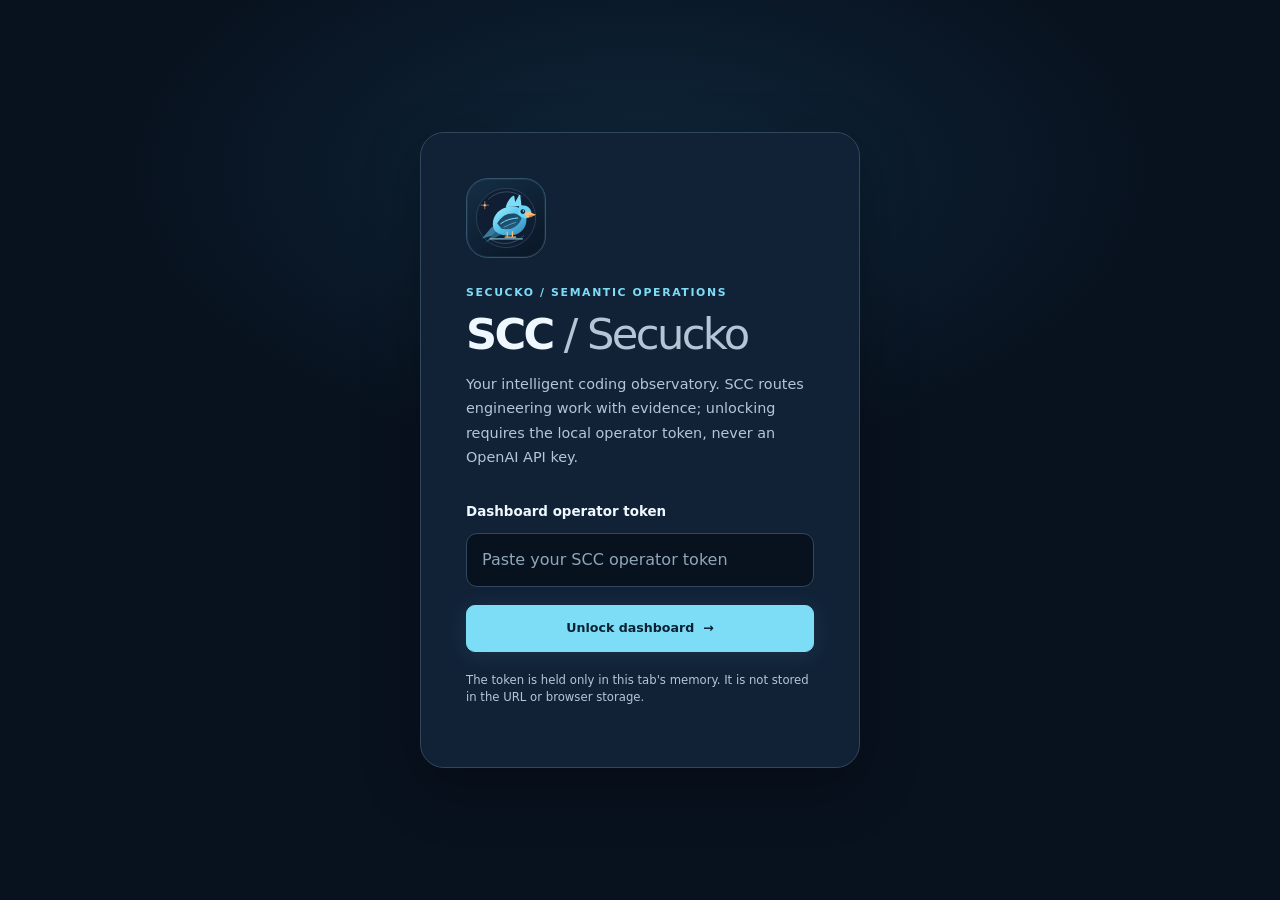
==== commit ca16bd70: "feat(scc): give Secucko Mission Control a consistent visible identity - Remove navigation links into" ====
--- a/src/serena/resources/dashboard/codemind/index.html
+++ b/src/serena/resources/dashboard/codemind/index.html
@@ -1,161 +1,206 @@
-<!doctype html>
-<html lang="en">
-<head>
-<meta charset="utf-8">
-<meta name="viewport" content="width=device-width, initial-scale=1">
-<meta name="color-scheme" content="dark light">
-<title>SCC | Secucko Semantic Command Center</title>
-<meta name="description" content="Secucko SCC: semantic engineering command center with live evidence, safeguarded routing, and operator-controlled integrations.">
-<link rel="icon" type="image/svg+xml" href="cuckoo-mark.svg">
-<link rel="stylesheet" href="console.css">
-<script src="console.js" defer></script>
-</head>
-<body>
-<a class="skip-link" href="#main">Skip to main content</a>
-<div id="notice" class="notice" role="status" aria-live="polite">Console locked. Enter your dedicated dashboard token to view live operational data.</div>
-<section id="unlock" class="unlock-screen" aria-labelledby="unlock-heading">
-  <div class="unlock-panel">
-    <div class="brand-mark" aria-hidden="true"><img class="scc-bird" src="cuckoo-mark.svg" alt=""></div>
-    <p class="overline">SECUCKO / SEMANTIC OPERATIONS</p>
-    <h1 id="unlock-heading">SCC<span class="subtle"> / Secucko</span></h1>
-    <p class="unlock-copy">Your intelligent coding observatory. SCC routes engineering work with evidence; unlocking requires the local operator token, never an OpenAI API key.</p>
-    <form id="unlock-form">
-      <label for="operator-token">Dashboard operator token</label>
-      <input id="operator-token" name="operator-token" type="password" autocomplete="off" minlength="32" required placeholder="Paste your SCC operator token">
-      <button class="button primary full" type="submit">Unlock dashboard <span aria-hidden="true">→</span></button>
-    </form>
-    <p class="hint">The token is held only in this tab's memory. It is not stored in the URL or browser storage.</p>
-    <a class="quiet-link" href="../index.html">Open the original Serena dashboard ↗</a>
-  </div>
-</section>
-<div class="workspace" id="workspace" hidden>
-  <aside class="sidebar" id="sidebar" aria-label="Primary navigation">
-    <div class="brand">
-      <div class="brand-logo" aria-hidden="true"><img class="scc-bird" src="cuckoo-mark.svg" alt=""></div>
-      <div class="brand-copy"><strong>SCC</strong><small>SECUCKO / SERENA</small></div>
-    </div>
-    <p class="nav-label">WORKSPACE</p>
-    <nav id="navigation" class="navigation" aria-label="Dashboard sections">
-      <button type="button" data-view="overview" class="nav-link active" aria-current="page"><span class="nav-icon" aria-hidden="true">▦</span> Overview</button>
-      <button type="button" data-view="tools" class="nav-link"><span class="nav-icon" aria-hidden="true">⌘</span> Semantic tools <span class="nav-count" id="nav-tool-count">—</span></button>
-      <button type="button" data-view="skills" class="nav-link"><span class="nav-icon" aria-hidden="true">◈</span> Skills & routing</button>
-      <button type="button" data-view="forecast" class="nav-link"><span class="nav-icon" aria-hidden="true">⌁</span> Next action & FU</button>
-      <button type="button" data-view="learning" class="nav-link"><span class="nav-icon" aria-hidden="true">◎</span> Learning & anti-loop</button>
-      <button type="button" data-view="execution" class="nav-link"><span class="nav-icon" aria-hidden="true">⋈</span> Task evidence</button>
-      <p class="nav-label">INFRASTRUCTURE</p>
-      <button type="button" data-view="commander" class="nav-link"><span class="nav-icon" aria-hidden="true">▣</span> Windows Commander</button>
-      <button type="button" data-view="connections" class="nav-link"><span class="nav-icon" aria-hidden="true">⇄</span> Connections & tunnel</button>
-      <button type="button" data-view="security" class="nav-link"><span class="nav-icon" aria-hidden="true">◇</span> Security & verification</button>
-    </nav>
-    <div class="sidebar-bottom">
-      <div class="sidebar-status"><span class="pulse-dot" aria-hidden="true"></span><span id="side-state">Awaiting telemetry</span></div>
-      <a class="sidebar-link" href="../index.html">↗ Open Serena dashboard</a>
-      <button type="button" class="sidebar-link button-link" id="lock-btn">⊗ Lock session</button>
-      <div class="version-label">SECUCKO / SECURE LOCAL CONTROL PLANE</div>
-    </div>
-  </aside>
-  <div class="content-area">
-    <header class="topbar">
-      <div class="topbar-start"><button class="icon-btn mobile-menu" id="menu-btn" aria-label="Toggle navigation" aria-expanded="false">☰</button><img class="mobile-bird" src="cuckoo-mark.svg" alt="" aria-hidden="true"><span class="breadcrumb">Workspace <span aria-hidden="true">/</span> <strong id="breadcrumb">Overview</strong></span></div>
-      <div class="topbar-actions">
-        <span class="time-label" id="last-refresh">Not refreshed</span><span class="panel-tag" id="runtime-provenance" title="Running revision and evidence status">REVISION NOT ATTESTED</span>
-        <button type="button" class="icon-btn" id="theme-btn" aria-label="Toggle light and dark theme" title="Toggle theme">☼</button>
-        <button type="button" class="icon-btn" id="export-btn" title="Export current snapshot" aria-label="Export current snapshot">⤓</button>
-        <button type="button" class="button secondary compact" id="refresh-btn">↻ <span>Refresh</span></button>
-        <div class="user-avatar" title="Authenticated local operator">OP</div>
-      </div>
-    </header>
-    <main id="main" tabindex="-1">
-      <div class="content-width">
-        <section class="page-section active" data-page="overview" aria-labelledby="overview-heading">
-          <div class="page-heading"><div><div class="eyebrow"><span class="eyebrow-line"></span> COMMAND CENTER <span id="overview-live" class="eyebrow-status">Awaiting data</span></div><h1 id="overview-heading">System overview<span class="heading-dot">.</span></h1><p>One view of your semantic engine, execution safety and connected infrastructure.</p></div><span class="date-chip" id="today-display"></span></div>
-          <div class="hero-card">
-            <div class="hero-copy"><div class="hero-eyebrow">SECUCKO / ENGINE HEALTH</div><h2 id="hero-title">Waiting for verified telemetry</h2><p id="hero-desc">The console shows observed facts only. An unverified connection is never reported as healthy.</p><div class="hero-actions"><button type="button" class="button primary" data-go="connections">View connections →</button><a class="button ghost" href="../index.html">Serena workspace ↗</a></div></div><div class="hero-graphic" aria-hidden="true"><img class="hero-bird" src="cuckoo-mark.svg" alt=""></div>
-          </div>
-          <div class="kpi-grid">
-            <article class="kpi"><div class="kpi-top"><span>ACTIVE TOOLS</span><span class="kpi-symbol">⌘</span></div><div class="kpi-value" id="metric-tools">—</div><div class="kpi-foot" id="metric-tools-note">No runtime data</div></article>
-            <article class="kpi"><div class="kpi-top"><span>ENABLED SKILLS</span><span class="kpi-symbol">◈</span></div><div class="kpi-value" id="metric-skills">—</div><div class="kpi-foot">Validated project manifests</div></article>
-            <article class="kpi"><div class="kpi-top"><span>TRACKED FAILURES</span><span class="kpi-symbol">◎</span></div><div class="kpi-value" id="metric-failures">—</div><div class="kpi-foot">Persisted strategy fingerprints</div></article>
-            <article class="kpi"><div class="kpi-top"><span>BLOCKED LOOPS</span><span class="kpi-symbol">⊘</span></div><div class="kpi-value" id="metric-blocked">—</div><div class="kpi-foot">No third unchanged attempt</div></article>
-          </div>
-          <div class="two-col">
-            <article class="panel"><div class="panel-head"><div><p class="panel-eyebrow">SYSTEM ARCHITECTURE</p><h3>Service topology</h3></div><span class="panel-tag">INDEPENDENT SERVICES</span></div><div class="topology">
-              <div class="topo-node"><div class="topo-symbol cyan">S</div><div><strong>Serena MCP</strong><small id="topo-serena">Waiting for runtime</small></div><span class="status-indicator" id="status-serena">—</span></div>
-              <div class="topo-connector"><span>Authenticated health boundary</span></div>
-              <div class="topo-node"><div class="topo-symbol violet">W</div><div><strong>Windows Commander</strong><small id="topo-commander">Unknown peer state</small></div><span class="status-indicator" id="status-commander">—</span></div>
-              <div class="topo-connector"><span>Isolated external transport</span></div>
-              <div class="topo-node"><div class="topo-symbol amber">T</div><div><strong>OpenAI tunnel</strong><small id="topo-tunnel">Not verified</small></div><span class="status-indicator" id="status-tunnel">—</span></div>
-            </div></article>
-            <article class="panel"><div class="panel-head"><div><p class="panel-eyebrow">RUNTIME INTELLIGENCE</p><h3>Current workspace</h3></div><button type="button" class="text-btn" data-go="tools">Explore tools →</button></div><dl class="detail-list" id="workspace-details"><div><dt>Project</dt><dd>—</dd></div><div><dt>Language servers</dt><dd>—</dd></div><div><dt>Serena version</dt><dd>—</dd></div><div><dt>Context</dt><dd>—</dd></div></dl><div class="panel-note">Symbol navigation and edits remain governed by Serena's existing project and tool permissions.</div></article>
-          </div>
-          <div class="section-tail"><span>Read-only observability • No automatic restarts or repository modifications</span><a href="../index.html">Manage existing Serena settings ↗</a></div>
-        </section>
-        <section class="page-section" data-page="tools" aria-labelledby="tools-heading"><div class="page-heading"><div><div class="eyebrow">SEMANTIC CORE</div><h1 id="tools-heading">Tool registry<span class="heading-dot">.</span></h1><p>Discover the tools exposed by the active Serena session.</p></div><span class="count-tag" id="tools-count">—</span></div><div class="search-bar"><label for="tool-search" class="sr-only">Search tools</label><span aria-hidden="true">⌕</span><input id="tool-search" placeholder="Filter by tool name, capability or action…" type="search"><button class="search-clear" id="clear-tools" type="button">Clear</button></div><div class="panel"><div class="panel-head"><h3>Available operations</h3><span class="panel-tag">LIVE REGISTRY</span></div><div id="tools-list" class="tool-grid empty-state">Connect to load tools.</div></div></section>
-        <section class="page-section" data-page="skills" aria-labelledby="skills-heading"><div class="page-heading"><div><div class="eyebrow">DECLARATIVE INTELLIGENCE</div><h1 id="skills-heading">Skills & routing<span class="heading-dot">.</span></h1><p>Versioned skills loaded from the active project's validated JSON manifests.</p></div></div><div class="panel"><div class="panel-head"><h3>Enabled skill registry</h3><span id="skill-state" class="panel-tag">UNVERIFIED</span></div><div id="skills-list" class="skill-grid empty-state">No verified skills loaded.</div></div><div class="panel" style="margin-top:18px">
-            <div class="panel-head"><div><p class="panel-eyebrow">TASK-AWARE SELECTION</p><h3>Test SCC skill routing</h3></div><span class="panel-tag">ADVISORY · NO EXECUTION</span></div>
-            <p class="settings-description">The active Serena project must contain enabled project skill manifests. Routing selects matching methods without loading skills or authorizing tools.</p>
-            <form id="skill-route-form" class="route-form">
-              <label for="skill-route-input">Engineering request</label>
-              <textarea id="skill-route-input" rows="3" minlength="3" maxlength="1000" required placeholder="Describe a bug, source review, test or engineering task"></textarea>
-              <button class="button primary" type="submit" id="skill-route-submit">Analyze skill fit</button>
-            </form>
-            <div id="skill-route-result" class="result-note" role="status" aria-live="polite">No selection requested. Nothing has been executed.</div>
-          </div>
-          <article class="panel" style="margin-top:18px" aria-labelledby="method-heading">
-            <div class="panel-head"><div><p class="panel-eyebrow">SOURCE-INDEXED CAPABILITIES</p><h3 id="method-heading">SCC method catalog</h3></div><span id="method-count" class="panel-tag">REFERENCE ONLY</span></div>
-            <p class="settings-description">Method references are compared with live project skill telemetry. A reference or installation badge never implies execution.</p>
-            <div class="search-bar"><label for="method-search" class="sr-only">Search reference methods</label><span aria-hidden="true">⌕</span><input id="method-search" type="search" placeholder="Search method descriptions and source names"><button class="search-clear" id="clear-methods" type="button">Clear</button></div>
-            <div id="method-list" class="method-reference-grid" aria-live="polite"><p class="empty-state">Catalog not yet loaded.</p></div>
-          </article>
-          <div class="info-strip"><span class="strip-icon">i</span> Routing uses deterministic matching. Selection, loading and execution are separate; none grants tool permissions.</div></section>
-        <section class="page-section" data-page="forecast" aria-labelledby="forecast-heading">
-          <div class="page-heading"><div><div class="eyebrow">EVIDENCE-GATED ADVICE</div><h1 id="forecast-heading" tabindex="-1">Next action & Future Unraveler<span class="heading-dot">.</span></h1><p>One recommended diagnostic action, up to five preview stages and up to twenty conditional possibilities. Nothing here runs commands or grants permission.</p></div></div>
-          <article class="panel">
-            <div class="panel-head"><div><p class="panel-eyebrow">READ-ONLY STRATEGY PREVIEW</p><h3>Inspect the next safest engineering step</h3></div><span class="panel-tag">NOT AN EXECUTOR</span></div>
-            <form id="forecast-form" class="route-form">
-              <label for="forecast-input">Engineering goal or observed defect</label>
-              <textarea id="forecast-input" rows="3" minlength="3" maxlength="1000" required placeholder="e.g. Debug intermittent MCP connection errors and validate the correct fix"></textarea>
-              <button class="button primary" id="forecast-submit" type="submit">Generate advisory forecast</button>
-            </form>
-            <div class="result-note" id="forecast-status" role="status" aria-live="polite">No active forecast; this panel cannot authorize execution.</div>
-          </article>
-          <div class="two-col">
-            <article class="panel"><div class="panel-head"><h3>Canonical next action</h3><span class="panel-tag">PERMISSION NOT GRANTED</span></div><dl id="forecast-canonical" class="detail-list"><div><dt>Action</dt><dd>Awaiting evidence</dd></div></dl><h3 class="forecast-subheading">Five-stage preview</h3><ol id="forecast-preview" class="forecast-list"><li>No forecast requested.</li></ol></article>
-            <article class="panel"><div class="panel-head"><h3>Conditional FU horizon</h3><span id="forecast-count" class="panel-tag">UP TO 20</span></div><p class="settings-description">Each branch requires new evidence and is always non-executable.</p><ol id="forecast-futures" class="forecast-list"><li>No future branches.</li></ol></article>
-          </div>
-        </section>
-        <section class="page-section" data-page="learning" aria-labelledby="learning-heading"><div class="page-heading"><div><div class="eyebrow">PERSISTENT ENGINEERING MEMORY</div><h1 id="learning-heading">Anti-loop intelligence<span class="heading-dot">.</span></h1><p>Track repeated failures and stop agents from blindly retrying exhausted strategies.</p></div></div><div class="kpi-grid two-kpi"><article class="kpi"><div class="kpi-top">TRACKED STRATEGY FAILURES</div><div class="kpi-value" id="learn-tracked">—</div><div class="kpi-foot">SQLite evidence register</div></article><article class="kpi"><div class="kpi-top">REPEAT STRATEGIES BLOCKED</div><div class="kpi-value" id="learn-blocked">—</div><div class="kpi-foot">Two equivalent failures arm the block</div></article></div><div class="panel"><div class="panel-head"><h3>Deterministic intervention policy</h3><span id="learning-state" class="panel-tag">UNVERIFIED</span></div><div class="policy-steps"><div class="policy-step"><span>01</span><div><strong>Detect and fingerprint</strong><p>Record normalized invocation and failure signature without persisting raw source or secrets.</p></div></div><div class="policy-step"><span>02</span><div><strong>Require a new approach</strong><p>After two equivalent failures, the identical invocation is rejected at the MCP execution boundary.</p></div></div><div class="policy-step"><span>03</span><div><strong>Validate before promoting</strong><p>Successful work resets the failure counter; cross-session causal lesson promotion remains a separate acceptance gate.</p></div></div></div></div></section>
-        <section class="page-section" data-page="execution" aria-labelledby="execution-heading"><div class="page-heading"><div><div class="eyebrow">TASK ORCHESTRATION</div><h1 id="execution-heading">Task evidence<span class="heading-dot">.</span></h1><p>Observe live Serena tasks; do not mistake a proposed next action for an executed task.</p></div></div><div class="panel"><div class="panel-head"><h3>Current task queue</h3><span id="task-count" class="panel-tag">—</span></div><div class="table-wrap"><table class="data-table"><thead><tr><th scope="col">Task</th><th scope="col">Task ID</th><th scope="col">Observed status</th></tr></thead><tbody id="tasks-list"><tr><td colspan="3">Waiting for runtime data.</td></tr></tbody></table></div></div><div class="info-strip"><span class="strip-icon">i</span> Task records are observations. This panel does not launch workers, schedule tasks, or grant authority.</div></section>
-        <section class="page-section" data-page="commander" aria-labelledby="commander-heading"><div class="page-heading"><div><div class="eyebrow">INDEPENDENT WINDOWS SERVICE</div><h1 id="commander-heading">Windows Commander<span class="heading-dot">.</span></h1><p>Process observation and authenticated peer health are separate signals.</p></div></div><div class="two-col"><div class="panel"><div class="panel-head"><h3>Peer health</h3><span id="commander-health-chip" class="panel-tag">UNVERIFIED</span></div><dl class="detail-list" id="commander-details"><div><dt>Process observed</dt><dd>—</dd></div><div><dt>MCP peer ready</dt><dd>—</dd></div><div><dt>Authentication</dt><dd>—</dd></div><div><dt>Health proof</dt><dd>—</dd></div></dl></div><div class="panel"><div class="panel-head"><h3>Recovery safeguards</h3><span class="panel-tag">FAIL CLOSED</span></div><div class="feature-list"><div><span class="feature-tick">✓</span><span>Independent executable lifecycles</span></div><div><span class="feature-tick">✓</span><span>Nonce-bound authenticated health protocol</span></div><div><span class="feature-tick">✓</span><span>Bounded attempts and cooldown policy</span></div><div><span class="feature-pending">!</span><span>Live dual-watchdog restart verification pending</span></div></div></div></div></section>
-        <section class="page-section" data-page="connections" aria-labelledby="connections-heading"><div class="page-heading"><div><div class="eyebrow">EXTERNAL CONNECTIONS</div><h1 id="connections-heading">Tunnel & connectivity<span class="heading-dot">.</span></h1><p>A configured tunnel ID does not prove an active, authorized ChatGPT connection.</p></div></div><div class="panel"><div class="panel-head"><h3>Secure MCP tunnel</h3><span id="tunnel-chip" class="panel-tag">UNVERIFIED</span></div><dl class="detail-list" id="connection-details"><div><dt>Tunnel</dt><dd>—</dd></div><div><dt>Connection</dt><dd>—</dd></div><div><dt>ChatGPT tool call</dt><dd>Unverified</dd></div></dl><div class="panel-note">This dashboard can now configure a distinct tunnel runtime credential. It cannot certify ChatGPT access from a tunnel identifier alone.</div><a class="button secondary" href="https://developers.openai.com/api/docs/guides/secure-mcp-tunnels" rel="noopener noreferrer" target="_blank">Official tunnel setup ↗</a></div>
-          <div class="panel" style="margin-top:18px">
-            <div class="panel-head"><div><p class="panel-eyebrow">LOCAL CONNECTION SETTINGS</p><h3>OpenAI tunnel runtime API</h3></div><span class="panel-tag" id="key-status-chip">NOT CONFIGURED</span></div>
-            <p class="settings-description">Enter a tunnel-authorized OpenAI Platform runtime key. It is encrypted for the current Windows user using DPAPI, never stored in the repo, and never returned to the browser.</p>
-            <form id="tunnel-key-form" autocomplete="off" class="config-form">
-              <label for="tunnel-api-key">OpenAI Runtime API Key <span class="form-required">(required)</span></label>
-              <input id="tunnel-api-key" type="password" name="api_key" autocomplete="new-password" spellcheck="false" placeholder="sk-proj-…" minlength="32" maxlength="253" required />
-              <button class="button primary" type="submit" id="save-tunnel-key">Save encrypted key</button>
-            </form>
-            <div class="connection-actions">
-              <button class="button secondary" id="tunnel-doctor" type="button">Run diagnostics</button>
-              <button class="button primary" id="tunnel-start" type="button">Start tunnel</button>
-              <button class="button secondary" id="tunnel-stop" type="button">Stop managed tunnel</button>
-              <button class="button secondary" id="tunnel-remove-key" type="button">Remove saved key</button>
-            </div>
-            <p id="tunnel-result" class="result-note" role="status" aria-live="polite">Waiting for connection settings.</p>
-            <dl class="detail-list" id="tunnel-settings-details">
-              <div><dt>Key stored</dt><dd>Unverified</dd></div>
-              <div><dt>Managed process</dt><dd>Unverified</dd></div>
-              <div><dt>Client ready</dt><dd>Unverified</dd></div>
-            </dl>
-            <div class="panel-note">This does not create or grant an OpenAI API key. The key must have Tunnels Read + Use permission in the tunnel's owning Platform organization. No ChatGPT app connection is inferred without an actual remote tool call.</div>
-            <a class="quiet-link" target="_blank" rel="noopener noreferrer" href="https://platform.openai.com/settings/organization/api-keys">Manage API keys on OpenAI Platform ↗</a>
-          </div></section>
-        <section class="page-section" data-page="security" aria-labelledby="security-heading"><div class="page-heading"><div><div class="eyebrow">TRUST & EVIDENCE</div><h1 id="security-heading">Security & verification<span class="heading-dot">.</span></h1><p>Explicit visibility into what the current runtime has actually established.</p></div></div><div class="panel"><div class="panel-head"><h3>Acceptance ledger</h3><span class="panel-tag">NO INFERRED PASSES</span></div><div id="acceptance-list" class="acceptance-list"></div></div><div class="info-strip"><span class="strip-icon">i</span> This console never grants repository mutation rights and never restarts Commander. Use Serena's existing security and governance workflow for authorized operations.</div></section>
-        <footer>SCC / SECUCKO <span>•</span> SEMANTIC COMMAND CENTER <span>•</span> EVIDENCE BEFORE EXECUTION</footer>
-      </div>
-    </main>
-  </div>
-</div>
-</body>
-</html>
+<!doctype html>
+<html lang="en">
+<head>
+<meta charset="utf-8">
+<meta name="viewport" content="width=device-width, initial-scale=1">
+<meta name="color-scheme" content="dark light">
+<title>SCC | Secucko Semantic Command Center</title>
+<meta name="description" content="Secucko SCC: semantic engineering command center with live evidence, safeguarded routing, and operator-controlled integrations.">
+<link rel="icon" type="image/svg+xml" href="cuckoo-mark.svg">
+<link rel="stylesheet" href="console.css">
+<script src="console.js" defer></script>
+</head>
+<body>
+<a class="skip-link" href="#main">Skip to main content</a>
+<div id="notice" class="notice" role="status" aria-live="polite">Console locked. Enter your dedicated dashboard token to view live operational data.</div>
+<section id="unlock" class="unlock-screen" aria-labelledby="unlock-heading">
+  <div class="unlock-panel">
+    <div class="brand-mark" aria-hidden="true"><img class="scc-bird" src="cuckoo-mark.svg" alt=""></div>
+    <p class="overline">SECUCKO / SEMANTIC OPERATIONS</p>
+    <h1 id="unlock-heading">SCC<span class="subtle"> / Secucko</span></h1>
+    <p class="unlock-copy">Your intelligent coding observatory. SCC routes engineering work with evidence; unlocking requires the local operator token, never an OpenAI API key.</p>
+    <form id="unlock-form">
+      <label for="operator-token">Dashboard operator token</label>
+      <input id="operator-token" name="operator-token" type="password" autocomplete="off" minlength="32" required placeholder="Paste your SCC operator token">
+      <button class="button primary full" type="submit">Unlock dashboard <span aria-hidden="true">→</span></button>
+    </form>
+    <p class="hint">The token is held only in this tab's memory. It is not stored in the URL or browser storage.</p>
+  </div>
+</section>
+<div class="workspace" id="workspace" hidden>
+  <aside class="sidebar" id="sidebar" aria-label="Primary navigation">
+    <div class="brand">
+      <div class="brand-logo" aria-hidden="true"><img class="scc-bird" src="cuckoo-mark.svg" alt=""></div>
+      <div class="brand-copy"><strong>SCC</strong><small>SECUCKO / SEMANTIC COMMAND</small></div>
+    </div>
+    <p class="nav-label">WORKSPACE</p>
+    <nav id="navigation" class="navigation" aria-label="Dashboard sections">
+      <button type="button" data-view="overview" class="nav-link active" aria-current="page"><span class="nav-icon" aria-hidden="true">▦</span> Overview</button>
+      <button type="button" data-view="tools" class="nav-link"><span class="nav-icon" aria-hidden="true">⌘</span> Semantic tools <span class="nav-count" id="nav-tool-count">—</span></button>
+      <button type="button" data-view="skills" class="nav-link"><span class="nav-icon" aria-hidden="true">◈</span> Skills & routing</button>
+      <button type="button" data-view="forecast" class="nav-link"><span class="nav-icon" aria-hidden="true">⌁</span> Next action & FU</button>
+      <button type="button" data-view="learning" class="nav-link"><span class="nav-icon" aria-hidden="true">◎</span> Learning & anti-loop</button>
+      <button type="button" data-view="execution" class="nav-link"><span class="nav-icon" aria-hidden="true">⋈</span> Task evidence</button>
+      <p class="nav-label">INFRASTRUCTURE</p>
+      <button type="button" data-view="commander" class="nav-link"><span class="nav-icon" aria-hidden="true">▣</span> Windows Commander</button>
+      <button type="button" data-view="connections" class="nav-link"><span class="nav-icon" aria-hidden="true">⇄</span> Connections & tunnel</button>
+      <button type="button" data-view="security" class="nav-link"><span class="nav-icon" aria-hidden="true">◇</span> Security & verification</button>
+      <p class="nav-label">SECUCKO</p>
+      <button type="button" data-view="about" class="nav-link"><span class="nav-icon" aria-hidden="true">◉</span> About SCC</button>
+    </nav>
+    <div class="sidebar-bottom">
+      <div class="sidebar-status"><span class="pulse-dot" aria-hidden="true"></span><span id="side-state">Awaiting telemetry</span></div>
+      <button type="button" class="sidebar-link button-link" data-go="tools">↗ SCC semantic tools</button>
+      <button type="button" class="sidebar-link button-link" id="lock-btn">⊗ Lock session</button>
+      <div class="version-label">SECUCKO / SECURE LOCAL CONTROL PLANE</div>
+    </div>
+  </aside>
+  <div class="content-area">
+    <header class="topbar">
+      <div class="topbar-start"><button class="icon-btn mobile-menu" id="menu-btn" aria-label="Toggle navigation" aria-expanded="false">☰</button><img class="mobile-bird" src="cuckoo-mark.svg" alt="" aria-hidden="true"><span class="breadcrumb">Workspace <span aria-hidden="true">/</span> <strong id="breadcrumb">Overview</strong></span></div>
+      <div class="topbar-actions">
+        <span class="time-label" id="last-refresh">Not refreshed</span><span class="panel-tag" id="runtime-provenance" title="Running revision and evidence status">REVISION NOT ATTESTED</span>
+        <button type="button" class="icon-btn" id="theme-btn" aria-label="Toggle light and dark theme" title="Toggle theme">☼</button>
+        <button type="button" class="icon-btn" id="export-btn" title="Export current snapshot" aria-label="Export current snapshot">⤓</button>
+        <button type="button" class="button secondary compact" id="refresh-btn">↻ <span>Refresh</span></button>
+        <div class="user-avatar" title="Authenticated local operator">OP</div>
+      </div>
+    </header>
+    <main id="main" tabindex="-1">
+      <div class="content-width">
+        <section class="page-section active" data-page="overview" aria-labelledby="overview-heading">
+          <div class="page-heading"><div><div class="eyebrow"><span class="eyebrow-line"></span> COMMAND CENTER <span id="overview-live" class="eyebrow-status">Awaiting data</span></div><h1 id="overview-heading">System overview<span class="heading-dot">.</span></h1><p>One view of your semantic engine, execution safety and connected infrastructure.</p></div><span class="date-chip" id="today-display"></span></div>
+          <div class="hero-card">
+            <div class="hero-copy"><div class="hero-eyebrow">SECUCKO / ENGINE HEALTH</div><h2 id="hero-title">Waiting for verified telemetry</h2><p id="hero-desc">The console shows observed facts only. An unverified connection is never reported as healthy.</p><div class="hero-actions"><button type="button" class="button primary" data-go="connections">View connections →</button><button type="button" class="button ghost" data-go="tools">SCC workspace ↗</button></div></div><div class="hero-graphic" aria-hidden="true"><img class="hero-bird" src="cuckoo-mark.svg" alt=""></div>
+          </div>
+          <div class="kpi-grid">
+            <article class="kpi"><div class="kpi-top"><span>ACTIVE TOOLS</span><span class="kpi-symbol">⌘</span></div><div class="kpi-value" id="metric-tools">—</div><div class="kpi-foot" id="metric-tools-note">No runtime data</div></article>
+            <article class="kpi"><div class="kpi-top"><span>ENABLED SKILLS</span><span class="kpi-symbol">◈</span></div><div class="kpi-value" id="metric-skills">—</div><div class="kpi-foot">Validated project manifests</div></article>
+            <article class="kpi"><div class="kpi-top"><span>TRACKED FAILURES</span><span class="kpi-symbol">◎</span></div><div class="kpi-value" id="metric-failures">—</div><div class="kpi-foot">Persisted strategy fingerprints</div></article>
+            <article class="kpi"><div class="kpi-top"><span>BLOCKED LOOPS</span><span class="kpi-symbol">⊘</span></div><div class="kpi-value" id="metric-blocked">—</div><div class="kpi-foot">No third unchanged attempt</div></article>
+          </div>
+          <div class="two-col">
+            <article class="panel"><div class="panel-head"><div><p class="panel-eyebrow">SYSTEM ARCHITECTURE</p><h3>Service topology</h3></div><span class="panel-tag">INDEPENDENT SERVICES</span></div><div class="topology">
+              <div class="topo-node"><div class="topo-symbol cyan">S</div><div><strong>SCC Semantic Engine</strong><small id="topo-serena">Waiting for runtime</small></div><span class="status-indicator" id="status-serena">—</span></div>
+              <div class="topo-connector"><span>Authenticated health boundary</span></div>
+              <div class="topo-node"><div class="topo-symbol violet">W</div><div><strong>Windows Commander</strong><small id="topo-commander">Unknown peer state</small></div><span class="status-indicator" id="status-commander">—</span></div>
+              <div class="topo-connector"><span>Isolated external transport</span></div>
+              <div class="topo-node"><div class="topo-symbol amber">T</div><div><strong>OpenAI tunnel</strong><small id="topo-tunnel">Not verified</small></div><span class="status-indicator" id="status-tunnel">—</span></div>
+            </div></article>
+            <article class="panel"><div class="panel-head"><div><p class="panel-eyebrow">RUNTIME INTELLIGENCE</p><h3>Current workspace</h3></div><button type="button" class="text-btn" data-go="tools">Explore tools →</button></div><dl class="detail-list" id="workspace-details"><div><dt>Project</dt><dd>—</dd></div><div><dt>Language servers</dt><dd>—</dd></div><div><dt>SCC engine version</dt><dd>—</dd></div><div><dt>Context</dt><dd>—</dd></div></dl><div class="panel-note">Symbol navigation and edits remain governed by SCC project boundaries and active tool permissions.</div></article>
+          </div>
+          <div class="panel scc-action-center"><div class="panel-head"><h3>Operator action center</h3><span class="panel-tag">LIVE GATES</span></div><div id="operator-actions" class="scc-action-list" aria-live="polite">Authenticate to inspect your next useful step.</div></div>
+          <div class="section-tail"><span>Read-only observability • No automatic restarts or repository modifications</span><button type="button" class="text-btn" data-go="security">Review SCC security settings ↗</button></div>
+        </section>
+        <section class="page-section" data-page="tools" aria-labelledby="tools-heading"><div class="page-heading"><div><div class="eyebrow">SEMANTIC CORE</div><h1 id="tools-heading">Tool registry<span class="heading-dot">.</span></h1><p>Discover tools exposed by the active SCC engine session.</p></div><span class="count-tag" id="tools-count">—</span></div><div class="search-bar"><label for="tool-search" class="sr-only">Search tools</label><span aria-hidden="true">⌕</span><input id="tool-search" placeholder="Filter by tool name, capability or action…" type="search"><button class="search-clear" id="clear-tools" type="button">Clear</button></div><div class="panel"><div class="panel-head"><h3>Available operations</h3><span class="panel-tag">LIVE REGISTRY</span></div><div id="tools-list" class="tool-grid empty-state">Connect to load tools.</div><p class="settings-description">Copy a verified live tool identifier for an SCC client. Copying does not execute the tool.</p></div></section>
+        <section class="page-section" data-page="skills" aria-labelledby="skills-heading"><div class="page-heading"><div><div class="eyebrow">DECLARATIVE INTELLIGENCE</div><h1 id="skills-heading">Skills & routing<span class="heading-dot">.</span></h1><p>Versioned skills loaded from the active project's validated JSON manifests.</p></div></div><div class="panel"><div class="panel-head"><h3>Enabled skill registry</h3><span id="skill-state" class="panel-tag">UNVERIFIED</span></div><div id="skills-list" class="skill-grid empty-state">No verified skills loaded.</div></div><div class="panel" style="margin-top:18px">
+            <div class="panel-head"><div><p class="panel-eyebrow">TASK-AWARE SELECTION</p><h3>Route an engineering task</h3></div><span class="panel-tag">METHOD LOADING + CONTROLLED INSPECTION</span></div>
+            <p class="settings-description">The active SCC workspace must contain enabled project skill manifests. Routing loads matching SCC method instructions; explicit read-only symbol inspection uses the live semantic engine. No autonomous Noetic Fleet is started.</p>
+            <form id="skill-route-form" class="route-form">
+              <label for="skill-route-input">Engineering request</label>
+              <textarea id="skill-route-input" rows="3" minlength="3" maxlength="1000" required placeholder="Describe a bug, source review, test or engineering task"></textarea>
+              <button class="button primary" type="submit" id="skill-route-submit">Analyze skill fit</button>
+              <button class="button secondary" type="button" id="skill-packet-next">Route + build action packet →</button>
+            </form>
+            <div id="skill-route-result" class="result-note" role="status" aria-live="polite">Enter a task to match installed SCC engineering methods.</div>
+            <form id="skill-inspect-form" class="route-form" style="margin-top:16px">
+              <label for="skill-inspect-path">Project-relative source file to inspect (src/ or test/)</label>
+              <input id="skill-inspect-path" type="text" required maxlength="240" value="src/serena/codemind/planner.py" autocomplete="off" spellcheck="false">
+              <label for="skill-inspect-symbol">Semantic symbol name/path</label>
+              <input id="skill-inspect-symbol" type="text" required maxlength="96" value="SkillRouter/route" autocomplete="off" spellcheck="false">
+              <button type="submit" class="button primary" id="skill-inspect-submit">Run read-only SCC symbol inspection</button>
+            </form>
+            <div id="skill-inspect-result" class="result-note" role="status" aria-live="polite">To apply a routed skill, choose an actual source file and symbol and run inspection. The result will show which tool executed.</div>
+            <p class="settings-description">Shows selected and actually loaded skill instructions. Semantic inspection runs only after you press the button and uses SCC's verified read-only find_symbol tool. No worker, source mutation, or new permission is granted.</p>
+          </div>
+          <article class="panel" style="margin-top:18px" aria-labelledby="method-heading">
+            <div class="panel-head"><div><p class="panel-eyebrow">SOURCE-INDEXED CAPABILITIES</p><h3 id="method-heading">SCC method catalog</h3></div><span id="method-count" class="panel-tag">REFERENCE ONLY</span></div>
+            <p class="settings-description">Method references are compared with live project skill telemetry. A reference or installation badge never implies execution.</p>
+            <div class="search-bar"><label for="method-search" class="sr-only">Search reference methods</label><span aria-hidden="true">⌕</span><input id="method-search" type="search" placeholder="Search method descriptions and source names"><button class="search-clear" id="clear-methods" type="button">Clear</button></div>
+            <div id="method-list" class="method-reference-grid" aria-live="polite"><p class="empty-state">Catalog not yet loaded.</p></div>
+          </article>
+          <div class="info-strip"><span class="strip-icon">i</span> Routing uses deterministic matching. Selection, loading and execution are separate; none grants tool permissions.</div></section>
+        <section class="page-section" data-page="forecast" aria-labelledby="forecast-heading">
+          <div class="page-heading"><div><div class="eyebrow">EVIDENCE-GATED ADVICE</div><h1 id="forecast-heading" tabindex="-1">Next action & Future Unraveler<span class="heading-dot">.</span></h1><p>One recommended diagnostic action, up to five preview stages and up to twenty conditional possibilities. Nothing here runs commands or grants permission.</p></div></div>
+          <article class="panel">
+            <div class="panel-head"><div><p class="panel-eyebrow">READ-ONLY STRATEGY PREVIEW</p><h3>Inspect the next safest engineering step</h3></div><span class="panel-tag">NOT AN EXECUTOR</span></div>
+            <form id="forecast-form" class="route-form">
+              <label for="forecast-input">Engineering goal or observed defect</label>
+              <textarea id="forecast-input" rows="3" minlength="3" maxlength="1000" required placeholder="e.g. Debug intermittent MCP connection errors and validate the correct fix"></textarea>
+              <button class="button primary" id="forecast-submit" type="submit">Generate advisory forecast</button>
+            </form>
+            <div class="result-note" id="forecast-status" role="status" aria-live="polite">No active forecast; this panel cannot authorize execution.</div>
+            <div class="connection-actions"><button type="button" class="button secondary" id="packet-download" disabled>Download engineering packet</button><button type="button" class="button secondary" id="packet-skill-link">Match skills for this goal →</button></div><p class="settings-description">Work packets contain the proposed action and evidence requirements. A packet is not approval, execution, or acceptance.</p>
+          </article>
+          <div class="two-col">
+            <article class="panel"><div class="panel-head"><h3>Canonical next action</h3><span class="panel-tag">PERMISSION NOT GRANTED</span></div><dl id="forecast-canonical" class="detail-list"><div><dt>Action</dt><dd>Awaiting evidence</dd></div></dl><h3 class="forecast-subheading">Five-stage preview</h3><ol id="forecast-preview" class="forecast-list"><li>No forecast requested.</li></ol></article>
+            <article class="panel"><div class="panel-head"><h3>Conditional FU horizon</h3><span id="forecast-count" class="panel-tag">UP TO 20</span></div><p class="settings-description">Each branch requires new evidence and is always non-executable.</p><ol id="forecast-futures" class="forecast-list"><li>No future branches.</li></ol></article>
+          </div>
+        </section>
+        <section class="page-section" data-page="learning" aria-labelledby="learning-heading"><div class="page-heading"><div><div class="eyebrow">PERSISTENT ENGINEERING MEMORY</div><h1 id="learning-heading">Anti-loop intelligence<span class="heading-dot">.</span></h1><p>Track repeated failures and stop agents from blindly retrying exhausted strategies.</p></div></div><div class="kpi-grid two-kpi"><article class="kpi"><div class="kpi-top">TRACKED STRATEGY FAILURES</div><div class="kpi-value" id="learn-tracked">—</div><div class="kpi-foot">SQLite evidence register</div></article><article class="kpi"><div class="kpi-top">REPEAT STRATEGIES BLOCKED</div><div class="kpi-value" id="learn-blocked">—</div><div class="kpi-foot">Two equivalent failures arm the block</div></article></div><div class="panel"><div class="panel-head"><h3>Deterministic intervention policy</h3><span id="learning-state" class="panel-tag">UNVERIFIED</span></div><div class="policy-steps"><div class="policy-step"><span>01</span><div><strong>Detect and fingerprint</strong><p>Record normalized invocation and failure signature without persisting raw source or secrets.</p></div></div><div class="policy-step"><span>02</span><div><strong>Require a new approach</strong><p>After two equivalent failures, the identical invocation is rejected at the MCP execution boundary.</p></div></div><div class="policy-step"><span>03</span><div><strong>Validate before promoting</strong><p>Successful work resets the failure counter; cross-session causal lesson promotion remains a separate acceptance gate.</p></div></div></div><div class="connection-actions"><button class="button secondary" type="button" id="learning-investigate">Investigate failure patterns →</button><button class="button secondary" type="button" id="learning-export">Download observed guard counters</button></div></div></section>
+        <section class="page-section" data-page="execution" aria-labelledby="execution-heading"><div class="page-heading"><div><div class="eyebrow">TASK ORCHESTRATION</div><h1 id="execution-heading">Task evidence<span class="heading-dot">.</span></h1><p>Observe live SCC tasks; do not mistake a proposed next action for an executed task.</p></div></div><div class="panel"><div class="panel-head"><h3>Current task queue</h3><span id="task-count" class="panel-tag">—</span></div><div class="table-wrap"><table class="data-table"><thead><tr><th scope="col">Task</th><th scope="col">Task ID</th><th scope="col">Observed status</th></tr></thead><tbody id="tasks-list"><tr><td colspan="3">Waiting for runtime data.</td></tr></tbody></table></div><div class="connection-actions"><button type="button" class="button secondary" id="task-export">Download observed tasks</button><button type="button" class="button secondary" id="task-plan">Plan next task action →</button></div></div><div class="info-strip"><span class="strip-icon">i</span> Task records are observations. This panel does not launch workers, schedule tasks, or grant authority.</div></section>
+        <section class="page-section" data-page="commander" aria-labelledby="commander-heading"><div class="page-heading"><div><div class="eyebrow">INDEPENDENT WINDOWS SERVICE</div><h1 id="commander-heading">Windows Commander<span class="heading-dot">.</span></h1><p>Process observation and authenticated peer health are separate signals.</p></div></div><div class="two-col"><div class="panel"><div class="panel-head"><h3>Peer health</h3><span id="commander-health-chip" class="panel-tag">UNVERIFIED</span></div><dl class="detail-list" id="commander-details"><div><dt>Dedicated SCC Commander process observed</dt><dd>—</dd></div><div><dt>MCP peer ready</dt><dd>—</dd></div><div><dt>Authentication</dt><dd>—</dd></div><div><dt>Health proof</dt><dd>—</dd></div></dl><div class="connection-actions"><button class="button secondary" type="button" id="commander-check">Recheck authenticated peer</button></div><p id="commander-check-result" class="result-note" role="status" aria-live="polite">Process detection is not proof of an authenticated Commander peer.</p></div><div class="panel"><div class="panel-head"><h3>Recovery safeguards</h3><span class="panel-tag">FAIL CLOSED</span></div><div class="feature-list"><div><span class="feature-tick">✓</span><span>Independent executable lifecycles</span></div><div><span class="feature-tick">✓</span><span>Nonce-bound authenticated health protocol</span></div><div><span class="feature-tick">✓</span><span>Bounded attempts and cooldown policy</span></div><div><span class="feature-pending">!</span><span>Live dual-watchdog restart verification pending</span></div></div></div></div></section>
+        <section class="page-section" data-page="connections" aria-labelledby="connections-heading"><div class="page-heading"><div><div class="eyebrow">EXTERNAL CONNECTIONS</div><h1 id="connections-heading">Tunnel & connectivity<span class="heading-dot">.</span></h1><p>A configured tunnel ID does not prove an active, authorized ChatGPT connection.</p></div></div><div class="panel"><div class="panel-head"><h3>Secure MCP tunnel</h3><span id="tunnel-chip" class="panel-tag">UNVERIFIED</span></div><dl class="detail-list" id="connection-details"><div><dt>Tunnel</dt><dd>—</dd></div><div><dt>Connection</dt><dd>—</dd></div><div><dt>ChatGPT tool call</dt><dd>Unverified</dd></div></dl><div class="panel-note">This dashboard can now configure a distinct tunnel runtime credential. It cannot certify ChatGPT access from a tunnel identifier alone.</div><a class="button secondary" href="https://developers.openai.com/api/docs/guides/secure-mcp-tunnels" rel="noopener noreferrer" target="_blank">Official tunnel setup ↗</a></div>
+          <div class="panel" style="margin-top:18px">
+            <div class="panel-head"><div><p class="panel-eyebrow">LOCAL CONNECTION SETTINGS</p><h3>OpenAI tunnel runtime API</h3></div><span class="panel-tag" id="key-status-chip">NOT CONFIGURED</span></div>
+            <p class="settings-description">Enter a tunnel-authorized OpenAI Platform runtime key. It is encrypted for the current Windows user using DPAPI, never stored in the repo, and never returned to the browser.</p>
+            <form id="tunnel-key-form" autocomplete="off" class="config-form">
+              <label for="tunnel-api-key">OpenAI Runtime API Key <span class="form-required">(required)</span></label>
+              <input id="tunnel-api-key" type="password" name="api_key" autocomplete="new-password" spellcheck="false" placeholder="sk-proj-…" minlength="32" maxlength="253" required />
+              <button class="button primary" type="submit" id="save-tunnel-key">Save encrypted key</button>
+            </form>
+            <div class="connection-actions">
+              <button class="button secondary" id="tunnel-doctor" type="button">Run diagnostics</button>
+              <button class="button primary" id="tunnel-start" type="button">Start tunnel</button>
+              <button class="button secondary" id="tunnel-stop" type="button">Stop managed tunnel</button>
+              <button class="button secondary" id="tunnel-remove-key" type="button">Remove saved key</button>
+            </div>
+            <p id="tunnel-result" class="result-note" role="status" aria-live="polite">Waiting for connection settings.</p><div class="connection-actions"><button type="button" class="button secondary" id="tunnel-evidence">Download transport evidence</button><button type="button" class="button primary" id="tunnel-consumer-challenge">Verify an MCP consumer call →</button></div><p id="tunnel-consumer-result" class="result-note" role="status" aria-live="polite">Once the SCC tunnel client is ready, issue a challenge and ask ChatGPT to call codemind_consumer_proof. A client-ready signal alone is not a consumer proof.</p>
+            <dl class="detail-list" id="tunnel-settings-details">
+              <div><dt>Key stored</dt><dd>Unverified</dd></div>
+              <div><dt>Managed process</dt><dd>Unverified</dd></div>
+              <div><dt>Client ready</dt><dd>Unverified</dd></div>
+            </dl>
+            <div class="panel-note">This does not create or grant an OpenAI API key. The key must have Tunnels Read + Use permission in the tunnel's owning Platform organization. No ChatGPT app connection is inferred without an actual remote tool call.</div>
+            <a class="quiet-link" target="_blank" rel="noopener noreferrer" href="https://platform.openai.com/settings/organization/api-keys">Manage API keys on OpenAI Platform ↗</a>
+          </div></section>
+        <section class="page-section" data-page="security" aria-labelledby="security-heading"><div class="page-heading"><div><div class="eyebrow">TRUST & EVIDENCE</div><h1 id="security-heading">Security & verification<span class="heading-dot">.</span></h1><p>Explicit visibility into what the current runtime has actually established.</p></div></div><div class="panel"><div class="panel-head"><h3>Acceptance ledger</h3><span class="panel-tag">NO INFERRED PASSES</span></div><div id="acceptance-list" class="acceptance-list"></div><div class="connection-actions"><button class="button secondary" type="button" id="security-export">Download acceptance evidence</button><button class="button secondary" type="button" id="security-next">Open first unresolved gate →</button></div></div><div class="info-strip"><span class="strip-icon">i</span> This console never grants repository mutation rights and never restarts Commander. Use SCC's active security and governance workflow for authorized operations.</div></section>
+        <section class="page-section" data-page="about" aria-labelledby="about-heading">
+          <div class="page-heading"><div><div class="eyebrow">THE STORY / THE CORTEX / THE WORK</div><h1 id="about-heading" tabindex="-1">About SCC — Secucko<span class="heading-dot">.</span></h1><p>From an engineering command concept to Secucko: a cuckoo-inspired command center for evidence-driven coding.</p></div></div>
+          <article class="panel scc-about-lead"><div class="about-brand"><img src="cuckoo-mark.svg" width="100" height="100" alt="Secucko cuckoo bird emblem"><div><p class="panel-eyebrow">SECUCKO / SCC</p><h2>Semantic code understanding. CODEMIND engineering cortex. One SCC operator cockpit.</h2><p>Secucko combines semantic code intelligence, source evidence, structured expert methods, guardrails and human-controlled delivery—without pretending a dashboard badge is a deployed capability.</p></div></div><div class="connection-actions"><button type="button" class="button primary" data-go="skills">Route engineering work →</button><button type="button" class="button secondary" data-go="forecast">Build a work packet →</button><button type="button" class="button secondary" data-go="security">Review acceptance →</button></div></article>
+          <div class="two-col"><article class="panel"><div class="panel-head"><h3>Why it's called Secucko</h3><span class="panel-tag">PROJECT ORIGIN</span></div>
+            <ol class="scc-history">
+              <li><strong>Serena CODEMIND Commander</strong><span>The working name joined source-aware engineering, CODEMIND methods and independently governed Windows execution.</span></li>
+              <li><strong>SCC</strong><span>An easier shorthand. Practical, but it still needed a personality.</span></li>
+              <li><strong>Secoco</strong><span>A playful experiment that sounded too cheesy for the engineering vision.</span></li>
+              <li><strong>Secucko</strong><span>The sound of “cuckoo” sparked a better idea: an attentive cuckoo bird—alert, watchful and always asking whether the evidence matches the claim. SCC became Secucko.</span></li>
+            </ol></article>
+            <article class="panel"><div class="panel-head"><h3>Inside the SCC cortex</h3><span class="panel-tag">REAL CAPABILITY BOUNDARIES</span></div>
+              <div class="about-capabilities">
+                <div><strong>Semantic intelligence foundation</strong><p>The SCC engine provides language-server-backed symbol search, references, structured navigation and governed edits.</p></div>
+                <div><strong>The creator's CODEMIND concept</strong><p>The vision is to combine techniques inspired by 100 notable programming experts into a single engineering reasoning cortex. These are reference methods, not literally 100 living coders, employee endorsements or separate AI agents.</p></div>
+                <div><strong>Neural hypotheses + symbolic constraints</strong><p>Reasoning generates approaches; invariants, source semantics, test oracles, failure fingerprints and acceptance criteria decide what is actually defensible.</p></div>
+                <div><strong>Windows Commander partnership</strong><p>An independently operated Windows execution service. Process presence never confers authentication, health or authority; an attested peer contract must prove those separately.</p></div>
+                <div><strong>Evidence-gated execution</strong><p>Installed project skill manifests, diagnostic previews and downloadable work packets guide authorized operators. A plan does not secretly run tools or claim delivery.</p></div>
+              </div></article></div>
+          <article class="panel scc-about-proof"><div class="panel-head"><h3>Turn knowledge into an accepted outcome</h3><span class="panel-tag">FOUR OPERATING STAGES</span></div>
+            <div class="about-steps">
+              <div><strong>01 / Understand</strong><p>Inspect project symbols, active tools and the concrete failing behavior.</p><button type="button" class="text-btn" data-go="tools">Explore semantics →</button></div>
+              <div><strong>02 / Assemble</strong><p>Route a specific problem through currently installed SCC skills.</p><button type="button" class="text-btn" data-go="skills">Route skills →</button></div>
+              <div><strong>03 / Design</strong><p>Generate a bounded, auditable engineering action and its proof obligations.</p><button type="button" class="text-btn" data-go="forecast">Build packet →</button></div>
+              <div><strong>04 / Prove</strong><p>Check source, runtime, consumer, security and acceptance independently.</p><button type="button" class="text-btn" data-go="security">Inspect gates →</button></div>
+            </div><p class="settings-description">NMBV lessons may inform methods, but SCC does not inherit external worker sessions, data stores, executor permissions or customer workflows. Native adaptation needs separate implementation and live acceptance.</p>
+          </article>
+        </section>
+        <details class="scc-open-source-notices" style="margin-top:20px;margin-bottom:18px">
+          <summary>Open-source licensing and attribution</summary>
+          <p>SCC / Secucko is built upon the original open-source Serena application (GPL-3.0-or-later) and SolidLSP (MIT). Rebranding does not remove their authors' copyright notices, source obligations, or license terms.</p>
+          <p><a class="quiet-link" href="https://github.com/xRaisenx/serena/blob/codemind/mvp-serena-loop-guard/LICENSE" target="_blank" rel="noopener noreferrer">Review component licenses and preserved source credits ↗</a></p>
+        </details>
+        <footer>SCC / SECUCKO <span>•</span> SEMANTIC COMMAND CENTER <span>•</span> EVIDENCE BEFORE EXECUTION</footer>
+      </div>
+    </main>
+  </div>
+</div>
+</body>
+</html>
--- a/src/serena/resources/dashboard/codemind/console.css
+++ b/src/serena/resources/dashboard/codemind/console.css
@@ -206,7 +206,28 @@
 .nav-link.active{border-color:rgba(125,221,246,.24)}
 .hero-graphic{min-width:0}.hero-copy{min-width:0}
 body.light .hero-card{color:#f6fbff}body.light .hero-card .hero-copy p{color:#c6d8e4}
+body.light .sidebar{background:linear-gradient(180deg,#e3eff6,#fff 72%)}
+body.light .button.primary{color:#fff}
 @media(max-width:650px){.brand-mark{width:72px;height:72px}.page-heading{gap:10px}}
 .mobile-bird{display:none;width:28px;height:28px;object-fit:contain;flex:0 0 28px}
 @media(max-width:900px){.mobile-bird{display:block}}
 @media(max-width:450px){.topbar-start,.topbar-actions{gap:7px}.breadcrumb{display:none}.topbar .icon-btn{width:32px;height:32px}}
+
+/* Secucko operator workflows */
+.scc-action-center{margin-top:18px}.scc-action-list{display:grid;gap:9px}
+.scc-action-row{display:flex;gap:16px;align-items:center;justify-content:space-between;border:1px solid var(--line);background:var(--panel2);padding:13px 15px;border-radius:11px}
+.scc-action-row span{display:grid;gap:5px;min-width:0}.scc-action-row strong{font-size:.87rem}.scc-action-row small{font-size:.76rem;color:var(--muted);line-height:1.5}
+.scc-action-row .button{white-space:nowrap}.tool-item [data-copy-tool]{margin-top:10px;align-self:start}
+.about-brand{display:flex;align-items:center;gap:20px}.about-brand img{flex:0 0 100px;border-radius:24px;border:1px solid var(--line);background:#102236}
+.about-brand h2{font-size:clamp(1.25rem,2vw,1.8rem);margin:6px 0 9px;letter-spacing:-.035em}.about-brand p{color:var(--muted);line-height:1.6;max-width:740px;margin:0}
+.scc-history{list-style:none;counter-reset:origin;display:grid;gap:15px;padding:0;margin:0}.scc-history li{counter-increment:origin;border-left:2px solid var(--accent);padding:4px 0 8px 16px;display:grid;gap:7px}
+.scc-history li strong:before{content:counter(origin,decimal-leading-zero) " / ";font-size:.73rem;color:var(--accent)}
+.scc-history li span,.about-capabilities p,.about-steps p{font-size:.79rem;color:var(--muted);line-height:1.65;margin:0}
+.about-capabilities{display:grid;gap:14px}.about-capabilities>div{border-bottom:1px solid var(--line);padding:0 0 13px}.about-capabilities>div:last-child{border-bottom:0}
+.about-capabilities strong,.scc-history strong,.about-steps strong{font-size:.89rem}
+.about-steps{display:grid;grid-template-columns:repeat(4,minmax(0,1fr));gap:12px}
+.about-steps>div{background:var(--panel2);border:1px solid var(--line);border-radius:12px;padding:15px;display:grid;align-content:start;gap:9px}
+.about-steps .text-btn{justify-self:start;text-align:left}.scc-about-proof{margin-top:18px}
+#skill-route-form{grid-template-columns:minmax(0,1fr) auto auto}#skill-route-form button{align-self:end}#packet-download:disabled{opacity:.48;cursor:not-allowed}
+@media(max-width:1200px){.about-steps{grid-template-columns:repeat(2,minmax(0,1fr))}#skill-route-form{grid-template-columns:minmax(0,1fr) auto}}
+@media(max-width:650px){.about-brand{gap:12px;align-items:flex-start}.about-brand img{width:64px;height:64px;flex-basis:64px}.about-steps{grid-template-columns:1fr}.scc-action-row{align-items:flex-start;flex-direction:column}.scc-action-row .button{align-self:start}#skill-route-form{grid-template-columns:1fr}#skill-route-form button{width:100%}}
